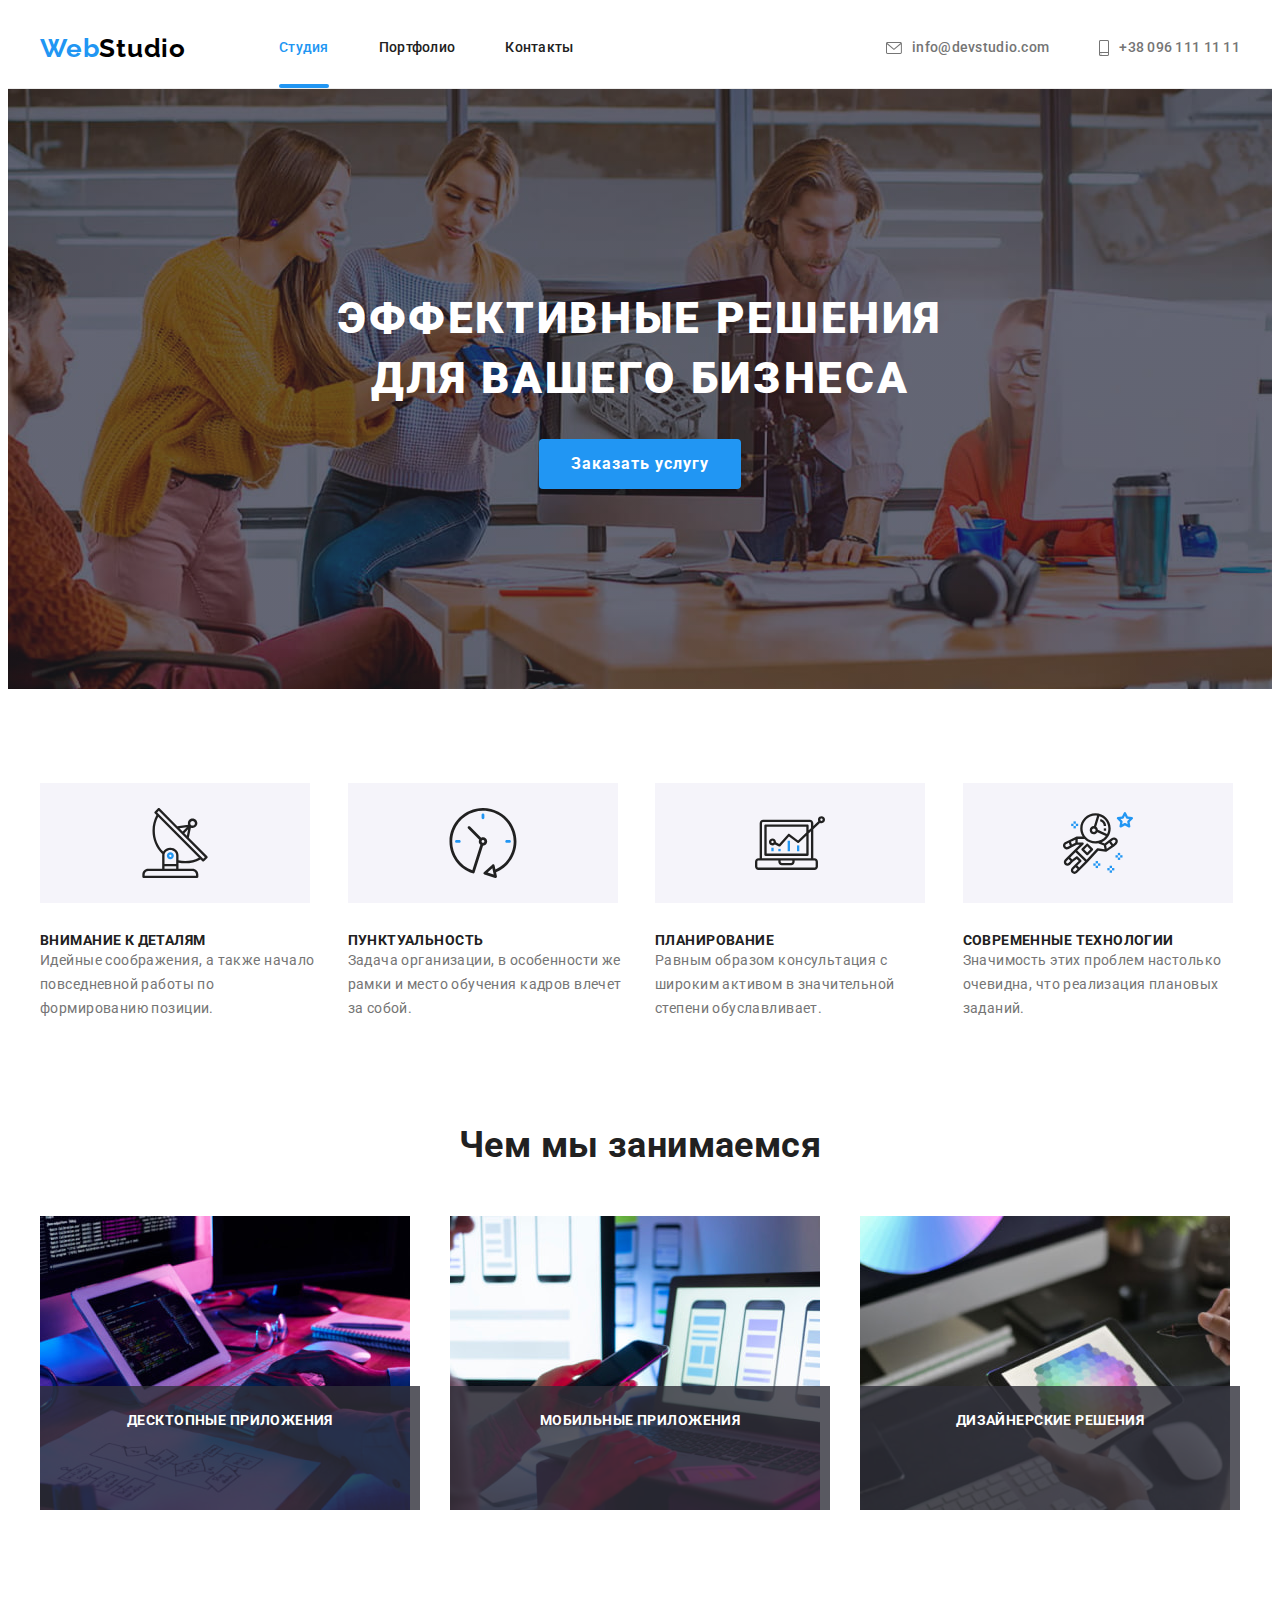
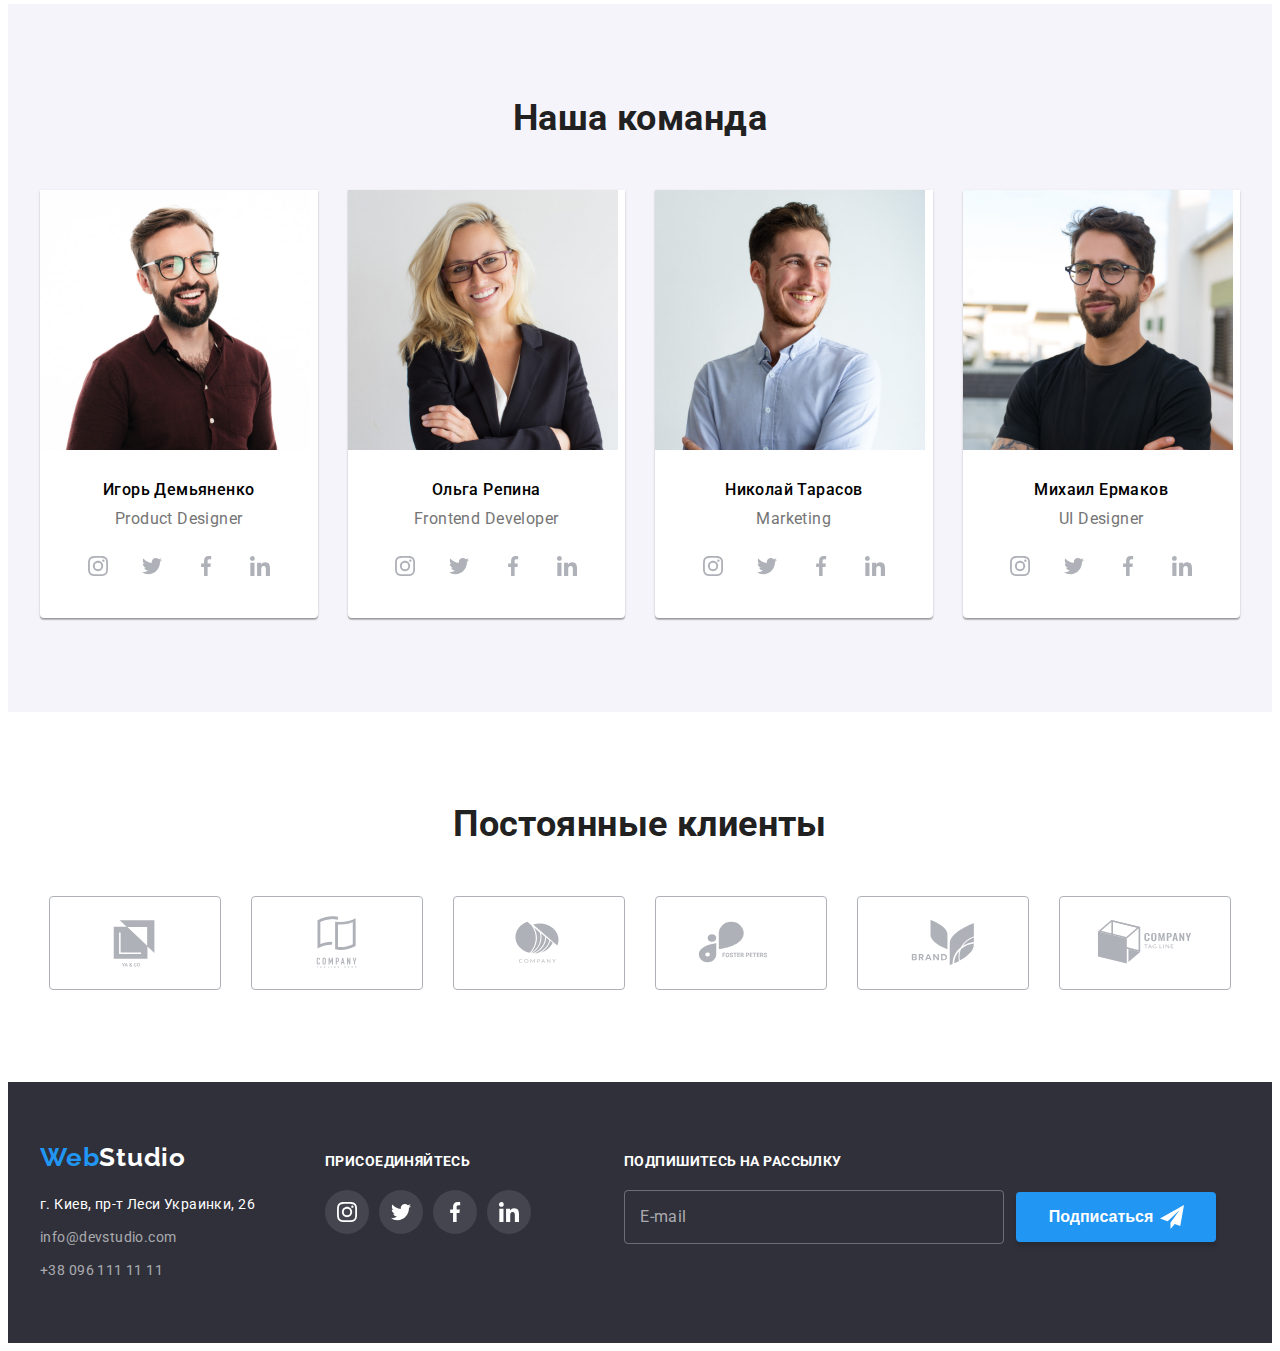
==== index.html @ 8d9700a8 "Initial commit" ====
<!DOCTYPE html>
<html lang="en">

<head>
  <meta charset="UTF-8" />
  <meta http-equiv="X-UA-Compatible" content="IE=edge" />
  <meta name="viewport" content="width=device-width, initial-scale=1.0" />
  <title>Web Studio</title>
  <!-- Project fonts -->
  <link rel="preconnect" href="https://fonts.googleapis.com" />
  <link rel="preconnect" href="https://fonts.gstatic.com" crossorigin />
  <link href="https://fonts.googleapis.com/css2?family=Raleway:wght@700&family=Roboto:wght@400;500;700;900&display=swap"
    rel="stylesheet" />
  <!-- Normalize -->
  <link rel="stylesheet" href="https://cdnjs.cloudflare.com/ajax/libs/modern-normalize/1.1.0/modern-normalize.min.css"
    integrity="sha512-wpPYUAdjBVSE4KJnH1VR1HeZfpl1ub8YT/NKx4PuQ5NmX2tKuGu6U/JRp5y+Y8XG2tV+wKQpNHVUX03MfMFn9Q=="
    crossorigin="anonymous" referrerpolicy="no-referrer" />
  <!-- Custom styles -->
  <link rel="stylesheet" href="./css/styles.css" />
</head>

<body>
  <!-- Шапка  сайту-->
  <header class="header">
    <div class="container header-container">
      <a href="./index.html" class="logo">Web<span class="logo-black">Studio</span> </a>
      <nav class="navigator">
        <ul class="list">
          <li class="item">
            <a class="link current" href="./index.html">Студия</a>
          </li>
          <li class="item">
            <a class="link" href="./portfolio.html">Портфолио</a>
          </li>
          <li class="item">
            <a class="link" href="#contacts">Контакты</a>
          </li>
        </ul>
      </nav>
      <ul class="list contacts-list">
        <li class="contacts-item">
          <a class="contacts" href="mailto:info@devstudio.com">
            <svg class="contacts-icon" width="16px" height="12px">
              <use href="./images/sprite.svg#icon-envelope "></use>
            </svg>
            info@devstudio.com</a>
        </li>
        <li class="contacts-item">
          <a class="contacts" href="tel:380961111111">
            <svg class="contacts-icon" width="10px" height="16px">
              <use href="./images/sprite.svg#icon-smartphone "></use>
            </svg>
            +38 096 111 11 11</a>
        </li>
      </ul>
    </div>
  </header>
  <main class="main">
    <!-- Секція "герой" -->
    <section class="hero">
      <div class="container">
        <h1 class="hero-title">Эффективные решения для вашего бизнеса</h1>
        <button class="hero-btn" type="button" name="order" data-modal-open>
          Заказать услугу
        </button>
        <div class="backdrop is-hidden" data-modal>
          <div class="modal">
            <button class="modal-btn" data-modal-close>
              <svg class="modbtn" width="11px" height="11px">
                <use href="./images/sprite.svg#icon-vector"></use>
              </svg>
            </button>
            <form class="form" autocomplete="off">
              <b class="form-title">Оставьте свои данные, мы вам перезвоним</b>
              <!-- Ім`я -->
              <label class="form-field">
                <span class="form-label">Имя</span>
                <span class="form-container">
                  <input type="text" class="form-input" name="name" placeholder=" " />
                  <svg class="icon" width="18" height="18">
                    <use href="./images/sprite.svg#icon-name"></use>
                  </svg>
                </span>
              </label>
              <!-- Телефон -->
              <label class="form-field">
                <span class="form-label">Телефон</span>
                <span class="form-container">
                  <input type="tel" class="form-input" name="tel" placeholder=" " />
                  <svg class="icon" width="18" height="18">
                    <use href="./images/sprite.svg#icon-phone"></use>
                  </svg>
                </span>
              </label>
              <!-- Пошта -->
              <label class="form-field">
                <span class="form-label">Почта</span>
                <span class="form-container">
                  <input type="email" class="form-input" name="email" placeholder=" " />
                  <svg class="icon" width="18" height="18">
                    <use href="./images/sprite.svg#icon-mail"></use>
                  </svg>
                </span>
              </label>
              <!-- Коментар -->
              <label class="form-field">
                <span class="form-label">Коментарии</span>
                <textarea class="textarea form-input" name="feedback" rows="5" placeholder="Введите текст"></textarea>
              </label>
              <!-- Згода на умови договору -->
              <label class="checkbox-label">
                <input type="checkbox" class="checkbox" name="checkbox" />
                <span class="custom-checkbox">
                  <svg class="checkbox-icon" width="16" height="15">
                    <use href="./images/sprite.svg#icon-checked"></use>
                  </svg>
                </span>
                <span class="polyce">Соглашаюсь с рассылкой и принимаю <a href="" class="contract">Условия
                    договора</a></span>
              </label>
              <!-- Кнопка "Відправити" -->
              <button class="hero-btn" type="submit">Отправить</button>
            </form>
          </div>
          <!-- <div class="modal-form"></div> -->
        </div>
      </div>
    </section>
    <!-- Секція "переваги" (назва секції прихована)-->
    <section class="advantage">
      <div class="container">
        <h2 class="section-title invisible">Преимущества</h2>
        <ul class="list adv grid">
          <li class="item grid-item">
            <div class="picture-box">
              <svg class="adv-icon" width="70" height="70">
                <use href="./images/sprite.svg#icon-antenna"></use>
              </svg>
            </div>
            <h3 class="title">Внимание к деталям</h3>
            <p class="text">
              Идейные соображения, а также начало повседневной работы по формированию позиции.
            </p>
          </li>
          <li class="item grid-item">
            <div class="picture-box">
              <svg class="adv-icon" width="70" height="70">
                <use href="./images/sprite.svg#icon-clock"></use>
              </svg>
            </div>
            <h3 class="title">Пунктуальность</h3>
            <p class="text">
              Задача организации, в особенности же рамки и место обучения кадров влечет за собой.
            </p>
          </li>
          <li class="item grid-item">
            <div class="picture-box">
              <svg class="adv-icon" width="70" height="70">
                <use href="./images/sprite.svg#icon-diagram"></use>
              </svg>
            </div>
            <h3 class="title">Планирование</h3>
            <p class="text">
              Равным образом консультация с широким активом в значительной степени обуславливает.
            </p>
          </li>
          <li class="item grid-item">
            <div class="picture-box">
              <svg class="adv-icon" width="70" height="70">
                <use href="./images/sprite.svg#icon-astronaut"></use>
              </svg>
            </div>
            <h3 class="title">Современные технологии</h3>
            <p class="text">
              Значимость этих проблем настолько очевидна, что реализация плановых заданий.
            </p>
          </li>
        </ul>
      </div>
    </section>
    <!-- Секція "Чим ми займаємось" -->
    <section class="works">
      <div class="container">
        <h2 class="section-title">Чем мы занимаемся</h2>
        <ul class="list work grid">
          <li class="grid-item">
            <img class="pic" src="./images/work/img1.jpg" alt="Web development" width="370" />
            <p class="title">десктопные приложения</p>
          </li>
          <li class="grid-item">
            <img src="./images/work/img2.jpg" alt="Mobile applications" width="370" />
            <p class="title">мобильные приложения</p>
          </li>
          <li class="grid-item">
            <img src="./images/work/img3.jpg" alt="Design" width="370" />
            <p class="title">дизайнерские решения</p>
          </li>
        </ul>
      </div>
    </section>
    <!-- Секція "команда" -->
    <section class="comand">
      <div class="container">
        <h2 class="section-title">Наша команда</h2>
        <ul class="list ccards grid">
          <li class="ccard grid-item">
            <img src="./images/comand/img1.jpg" alt="photo by Igor Demyanenko" width="270" />
            <div class="person">
              <h3 class="name">Игорь Демьяненко</h3>
              <p class="prof" lang="en">Product Designer</p>
              <ul class="social list">
                <li class="social-item">
                  <a class="social-link" href="" target="_blank" rel="noopener noreferrer" aria-label="Instagram">
                    <svg class="social-icon" width="20" height="20">
                      <use href="./images/sprite.svg#icon-instagram"></use>
                    </svg>
                  </a>
                </li>
                <li class="social-item">
                  <a class="social-link" href="" target="_blank" rel="noopener noreferrer" aria-label="twitter">
                    <svg class="social-icon" width="20" height="20">
                      <use href="./images/sprite.svg#icon-twitter"></use>
                    </svg>
                  </a>
                </li>
                <li class="social-item">
                  <a class="social-link" href="" target="_blank" rel="noopener noreferrer" aria-label="facebook">
                    <svg class="social-icon" width="20" height="20">
                      <use href="./images/sprite.svg#icon-facebook"></use>
                    </svg>
                  </a>
                </li>
                <li class="social-item">
                  <a class="social-link" href="" target="_blank" rel="noopener noreferrer" aria-label="linkedin">
                    <svg class="social-icon" width="20" height="20">
                      <use href="./images/sprite.svg#icon-linkedin"></use>
                    </svg>
                  </a>
                </li>
              </ul>
            </div>
          </li>
          <li class="ccard grid-item">
            <img src="./images/comand/img2.jpg" alt="photo by Olga Repina" width="270" />
            <div class="person">
              <h3 class="name">Ольга Репина</h3>
              <p class="prof" lang="en">Frontend Developer</p>
              <ul class="social list">
                <li class="social-item">
                  <a class="social-link" href="" target="_blank" rel="noopener noreferrer" aria-label="Instagram">
                    <svg class="social-icon" width="20" height="20">
                      <use href="./images/sprite.svg#icon-instagram"></use>
                    </svg>
                  </a>
                </li>
                <li class="social-item">
                  <a class="social-link" href="" target="_blank" rel="noopener noreferrer" aria-label="twitter">
                    <svg class="social-icon" width="20" height="20">
                      <use href="./images/sprite.svg#icon-twitter"></use>
                    </svg>
                  </a>
                </li>
                <li class="social-item">
                  <a class="social-link" href="" target="_blank" rel="noopener noreferrer" aria-label="facebook">
                    <svg class="social-icon" width="20" height="20">
                      <use href="./images/sprite.svg#icon-facebook"></use>
                    </svg>
                  </a>
                </li>
                <li class="social-item">
                  <a class="social-link" href="" target="_blank" rel="noopener noreferrer" aria-label="linkedin">
                    <svg class="social-icon" width="20" height="20">
                      <use href="./images/sprite.svg#icon-linkedin"></use>
                    </svg>
                  </a>
                </li>
              </ul>
            </div>
          </li>
          <li class="ccard grid-item">
            <img src="./images/comand/img3.jpg" alt="photo by Nikolai Tarasov" width="270" />
            <div class="person">
              <h3 class="name">Николай Тарасов</h3>
              <p class="prof" lang="en">Marketing</p>
              <ul class="social list">
                <li class="social-item">
                  <a class="social-link" href="" target="_blank" rel="noopener noreferrer" aria-label="Instagram">
                    <svg class="social-icon" width="20" height="20">
                      <use href="./images/sprite.svg#icon-instagram"></use>
                    </svg>
                  </a>
                </li>
                <li class="social-item">
                  <a class="social-link" href="" target="_blank" rel="noopener noreferrer" aria-label="twitter">
                    <svg class="social-icon" width="20" height="20">
                      <use href="./images/sprite.svg#icon-twitter"></use>
                    </svg>
                  </a>
                </li>
                <li class="social-item">
                  <a class="social-link" href="" target="_blank" rel="noopener noreferrer" aria-label="facebook">
                    <svg class="social-icon" width="20" height="20">
                      <use href="./images/sprite.svg#icon-facebook"></use>
                    </svg>
                  </a>
                </li>
                <li class="social-item">
                  <a class="social-link" href="" target="_blank" rel="noopener noreferrer" aria-label="linkedin">
                    <svg class="social-icon" width="20" height="20">
                      <use href="./images/sprite.svg#icon-linkedin"></use>
                    </svg>
                  </a>
                </li>
              </ul>
            </div>
          </li>
          <li class="ccard grid-item">
            <img src="./images/comand/img4.jpg" alt="photo by Mikhail Ermakov" width="270" />
            <div class="person">
              <h3 class="name">Михаил Ермаков</h3>
              <p class="prof" lang="en">UI Designer</p>
              <ul class="social list">
                <li class="social-item">
                  <a class="social-link" href="" target="_blank" rel="noopener noreferrer" aria-label="Instagram">
                    <svg class="social-icon" width="20" height="20">
                      <use href="./images/sprite.svg#icon-instagram"></use>
                    </svg>
                  </a>
                </li>
                <li class="social-item">
                  <a class="social-link" href="" target="_blank" rel="noopener noreferrer" aria-label="twitter">
                    <svg class="social-icon" width="20" height="20">
                      <use href="./images/sprite.svg#icon-twitter"></use>
                    </svg>
                  </a>
                </li>
                <li class="social-item">
                  <a class="social-link" href="" target="_blank" rel="noopener noreferrer" aria-label="facebook">
                    <svg class="social-icon" width="20" height="20">
                      <use href="./images/sprite.svg#icon-facebook"></use>
                    </svg>
                  </a>
                </li>
                <li class="social-item">
                  <a class="social-link" href="" target="_blank" rel="noopener noreferrer" aria-label="linkedin">
                    <svg class="social-icon" width="20" height="20">
                      <use href="./images/sprite.svg#icon-linkedin"></use>
                    </svg>
                  </a>
                </li>
              </ul>
            </div>
          </li>
        </ul>
      </div>
    </section>
    <!-- Секція "Постійні клієнти" -->
    <section class="clients">
      <div class="container">
        <h2 class="section-title">Постоянные клиенты</h2>
        <ul class="list">
          <li class="item">
            <a class="link" href="">
              <svg class="clients-icon" width="106" height="60">
                <use href="./images/sprite.svg#icon-logo1"></use>
              </svg>
            </a>
          </li>
          <li class="item">
            <a class="link" href="">
              <svg class="clients-icon" width="106" height="60">
                <use href="./images/sprite.svg#icon-logo2"></use>
              </svg>
            </a>
          </li>
          <li class="item">
            <a class="link" href="">
              <svg class="clients-icon" width="106" height="60">
                <use href="./images/sprite.svg#icon-logo3"></use>
              </svg>
            </a>
          </li>
          <li class="item">
            <a class="link" href="">
              <svg class="clients-icon" width="106" height="60">
                <use href="./images/sprite.svg#icon-logo4"></use>
              </svg>
            </a>
          </li>
          <li class="item">
            <a class="link" href="">
              <svg class="clients-icon" width="106" height="60">
                <use href="./images/sprite.svg#icon-logo5"></use>
              </svg>
            </a>
          </li>
          <li class="item">
            <a class="link" href="">
              <svg class="clients-icon" width="106" height="60">
                <use href="./images/sprite.svg#icon-logo6"></use>
              </svg>
            </a>
          </li>
        </ul>
      </div>
    </section>
  </main>
  <!-- Підвал сайту -->
  <footer class="footer">
    <div class="container">
      <div class="address-container">
        <a class="logo" href="./index.html">Web<span class="logo-white">Studio</span> </a>
        <address class="address" id="contacts">
          <ul class="list ads">
            <li class="item">
              <a class="map" href="//goo.gl/maps/XvVAJL7zwZZcy64VA" target="_blank" rel="noopener noreferrer">г. Киев,
                пр-т Леси Украинки, 26</a>
            </li>
            <li class="item">
              <a class="mail" href="mailto:info@devstudio.com">info@devstudio.com</a>
            </li>
            <li class="item">
              <a class="tel" href="tel:380961111111">+38 096 111 11 11</a>
            </li>
          </ul>
        </address>
      </div>
      <div class="call">
        <h3 class="call-title">Присоединяйтесь</h3>
        <ul class="list">
          <li class="item">
            <a class="call-link" href="" target="_blank" rel="noopener noreferrer" aria-label="Instagram">
              <svg class="call-icon" width="20" height="20">
                <use href="./images/sprite.svg#icon-instagram"></use>
              </svg>
            </a>
          </li>
          <li class="item">
            <a class="call-link" href="" target="_blank" rel="noopener noreferrer" aria-label="twitter">
              <svg class="call-icon" width="20" height="20">
                <use href="./images/sprite.svg#icon-twitter"></use>
              </svg>
            </a>
          </li>
          <li class="item">
            <a class="call-link" href="" target="_blank" rel="noopener noreferrer" aria-label="facebook">
              <svg class="call-icon" width="20" height="20">
                <use href="./images/sprite.svg#icon-facebook"></use>
              </svg>
            </a>
          </li>
          <li class="item">
            <a class="call-link" href="" target="_blank" rel="noopener noreferrer" aria-label="linkedin">
              <svg class="call-icon" width="20" height="20">
                <use href="./images/sprite.svg#icon-linkedin"></use>
              </svg>
            </a>
          </li>
        </ul>
      </div>
      <div class="mailing">
        <h3 class="mailing-title">Подпишитесь на рассылку</h3>
        <form class="fform">
          <div class="fform-field">
            <input type="email" class="mail-input" name="email" id="email" autocomplete="off" placeholder=" " />
            <label for="email" class="fform-label">E-mail</label>
          </div>
          <button type="submit" class="mail-btn">
            Подписаться
            <svg class="mail-icon" width="24" height="24">
              <use href="./images/sprite.svg#icon-send"></use>
            </svg>
          </button>
        </form>
      </div>
    </div>
  </footer>
  <script src="./js/modal.js"></script>
</body>

</html>
---- css/styles.css ----
:root {
    /*    Шрифти    */
    --primary-font: 'Roboto',  sans-serif;
    --secondary-font: 'Raleway', sans-serif;
    /*    Колір тексту    */
    --primary-text-color: #212121;
    --secondary-text-color: #757575;
    --third-text-color: #FFFFFF;
    --accent-color: #2196f3;
    /*    Колір фону    */
    --primary-bg-color: #FFFFFF;
    --secondary-bg-color: #F5F4FA;
    --third-bg-color: #2F303A;
    /*    Сітка    */
    --items: 2;
    --indent: 30px;
    /*  Час затримки анімації*/
    --timing-function: cubic-bezier(0.4, 0, 0.2, 1);
}

body {
    background-color:var(--primary-bg-color);
    font-family: var(--primary-font);
    font-size: 14px;
    line-height: 1.17;
    letter-spacing: 0.03em;
 }
 h1, h2, h3, h4, h5, h6, p{
     margin: 0;
 }
 img{
     display: block;
    max-width: 100%;
    height: auto;
 }
 html{
     scroll-behavior: smooth;
 }

.container{
    width: 1200px;
    padding-left: 15px;
    padding-right: 15px;
    margin-left: auto;
    margin-right: auto;
}
.list{ 
    list-style: none;
    padding: 0;
    margin: 0;
}
.grid{
    display: flex;
    flex-wrap: wrap;
    gap: var(--indent);
}
.grid-item {
    flex-basis: calc((100% - (var(--items) - 1) * var(--indent)) / var(--items));
} 

/* ============================== */
/*          H e a d e r           */
/* ============================== */

.header {
    background: var(--primary-bg-color);
    border-bottom: 1px solid #ECECEC;
}

.header-container{
    display: flex;
    align-items: center;
}
/* логотип */
.logo {
    color: var(--accent-color);
    font-family: var(--secondary-font);
    font-weight: 700;
    font-size: 26px;
    line-height: 1.19;
    letter-spacing: 0.03em;
    text-decoration: none;
}
.header .logo{
    margin-right: 93px;
}
.logo-black {
    color: black;
}
.logo-white {
    color: white;
}

/* меню навігатора */
.navigator .list{
    display: flex;
    align-items: center;
    justify-content: center;
}
.navigator .item {
    margin-right: 50px;
}
.navigator .item:last-child{
    margin: 0;
}
.navigator .link {
    position: relative;
    display: block;
    padding-top: 32px;
    padding-bottom: 32px;

    color: var(--primary-text-color);
    font-weight: 500;
    line-height: 1.14;
    letter-spacing: 0.02em;
    text-decoration: none;

    transition: color 250ms var(--timing-function);
}
.navigator .link:hover,
.navigator .link:focus,
.navigator .current {
    color: var(--accent-color);
}
.navigator .current::after {
    content: "";
    position: absolute;
    bottom:0;
    left:0;
    
    width: 100%;
    height: 4px;
    border-radius: 2px;
    background-color: var(--accent-color);
}


/* контакти */
.contacts-list {
    display: flex;
    margin-left: auto;
    align-items: center;
}
.contacts {
    display: flex;
    align-items: center;
    justify-content: space-between;
    padding-top: 32px;
    padding-bottom: 32px;

    font-weight: 500;
    line-height: 1.14;
    letter-spacing: 0.02em;
    list-style: none;
    text-decoration: none;
    color: var(--secondary-text-color);

    transition: color 250ms var(--timing-function);
}
.contacts:hover,
.contacts:focus {
    color: var(--accent-color);
}
.contacts-item:first-child{
    margin-right: 50px;
}
.contacts-icon{
    fill: currentColor;
    margin-right: 10px;
}


/* ============================== */
/*            M a i n             */ 
/* ============================== */

/* Секція "герой" */
.hero { 
    max-width: 1600px;
    margin-left: auto;
    margin-right: auto;
    padding-top: 200px;
    padding-bottom: 200px;
    text-align: center;
    background-color: var(--third-bg-color);
    background-image: linear-gradient(to bottom, rgba(47, 48, 58, 0.4), rgba(47, 48, 58, 0.4)), url('../images/bg/hero.jpg');
    background-repeat: no-repeat;
    background-position: center;
    background-size: cover;
    }
.hero-title { 
    margin-right: auto;
    margin-left: auto;
    width: 696px;
    margin-bottom: 30px;

    font-weight: 900;
    font-size: 44px;
    line-height: 1.36;
    text-align: center;
    letter-spacing: 0.06em;
    text-transform: uppercase;
    color: var(--third-text-color);
}
.hero-btn {
    display: inline-block;
    min-width: 200px;
    border-radius: 4px;
    padding: 10px 32px;
    border: none;

    font-family:inherit;
    font-weight: 700;
    font-size: 16px;
    line-height: 1.88;
    letter-spacing: 0.06em;
    cursor: pointer;
    background-color: var(--accent-color);
    color: var(--third-text-color);
    box-shadow: 0px 4px 4px rgba(0, 0, 0, 0.15);
}
/* - - - - - - - - - -  */
/*    Модальне вікно    */
/* - - - -- - - - - - - */

.backdrop {
    position: fixed;
    top: 0;
    left: 0;
    width: 100%;
    height: 100%;
    z-index: 10;
    background-color: rgba(0, 0, 0, 0.2);

    opacity: 1;
    transition: opasity 250ms var(--timing-function),
    visibility 250ms var(--timing-function);
}
.backdrop.is-hidden{
    opacity: 0;
    visibility: hidden;
    pointer-events: none;
}
.backdrop.is-hidden .modal {
    transform: translate(-50%, -50%) scale(0.9);
}
.modal {
    position: absolute;
    top: 50%;
    left: 50%;

    height: 580px;
    width: 530px;
    background-color: #fff;
    border-radius: 4px;

    transform: translate(-50%, -50%) scale(1);

    transition: transform 250ms var(--timing-function);
}
.modal-btn{
    position:absolute;
    top: 8px;
    right:8px;
    display: flex;
    align-items: center;
    justify-content: center;
    width: 30px;
    height: 30px;
    padding: 0;
    border-radius: 50%;
    cursor: pointer;
    border: 1px solid rgba(0, 0, 0, 0.1);
    background-color: transparent;
}
.modal-btn:hover,
.modal-btn:focus{
    fill:var(--accent-color);
}
/* ============================== */
/* modal    F  o  r  m            */ 
/* ============================== */

.form {
    display: flex;
    justify-content: flex-start;
    flex-direction: column;
    align-items: stretch;
    padding: 0 40px;
}
.form-field{
    position: relative;
    display: inline-block;
    text-align: left;
    margin-bottom: 10px;
}
.form-title{
    margin-top: 40px;
    margin-bottom: 30px;
    text-align: center;

    font-weight: 700;
    font-size: 20px;
    line-height: 1.15;
    letter-spacing: 0.03em;
    color: var(--primary-text-color);
}
.form-container{
    position: relative;
}
.form-input{
    width: 100%;
    padding: 11px 10px 11px 42px;
    margin:0;

    font: inherit;
    border: 1px solid rgba(33, 33, 33, 0.2);
    border-radius: 4px;
    outline: transparent;
} 
/* Ефект focus на комірках та іконках форми */
.form-field:focus-within .form-input,
.form-input:not(:placeholder-shown){
    border: 1px solid var(--accent-color);
}  
.form-input:focus{
    outline:var(--accent-color);
}  
.form-input:focus ~ .icon,
.form-input:not(:placeholder-shown) ~ .icon{
    fill: var(--accent-color);
}
/* Ефект Hover на комірках форми */
.form-input:hover{
    border: 1px solid var(--accent-color);
    cursor: pointer;
}
.form-input:hover ~.icon{
    fill:var(--accent-color);
}   
/* Заголовки рядків форми */
.form-label{
    display: inline-block;
    margin-bottom: 4px;
    font-size: 12px;
    line-height: 1.17;
    letter-spacing: 0.01em;
    color: var(--secondary-text-color);
}
/* Вирівнювання іконок */
.icon{
    position: absolute;
    top:50%;
    left: 12px;
    transform: translateY(-50%);
}
/* Налаштування текстового поля зворотнього звязку */
.textarea{
    resize: none;
    padding-left: 10px;
    margin-bottom: 10px;
}
/* "галочка" чекбокс */
.checkbox-label{
    position: relative;
    padding-left: 30px;
    margin-bottom: 30px; 
}
.checkbox{
    appearance: none;
}
.custom-checkbox{
    position:absolute;
    padding: 0;
    top: 50%;
    left: 12px;
    transform: translateY(-50%);    

    width: 16px;
    height: 15px;

    border-radius: 2px;
    outline: 2px solid var(--primary-text-color);
    outline-offset: -2px;

    transition: outline-color 250ms var(--timing-function),
    background-color 250ms var(--timing-function);
}
.checkbox-icon{
    opacity: 0;
    transition: opacity 250ms var(--timing-function),
}
.checkbox:checked+.custom-checkbox .checkbox-icon{
    opacity: 1;
}
.checkbox:checked+.custom-checkbox{
    outline-color: var(--accent-color);
    background-color: var(--accent-color);
}
.checkbox:focus+.custom-checkbox {
    outline-color: var(--accent-color);
    /* background-color: var(--accent-color); */
}
.polyce{
    color: var(--secondary-text-color);
}
.contract{
    color: var(--accent-color);
}
.contract:focus{
    outline: 1px solid var(--accent-color);
}
/* Кнопка відправлення форми */
.form .hero-btn{
    margin: 0 auto;
    width: 200px;
}


/* ================================== */

/* Назви секцій  */
.section-title {
    font-weight: 700;
    font-size: 36px;
    line-height: 1.16;
    text-align: center;
    color: var(--primary-text-color);
}

/* Секція "Переваги" */
.advantage {
    padding-top: 94px;
    padding-bottom: 94px;
}
.invisible {
    position: absolute;
    white-space: nowrap;
    width: 1px;
    height: 1px;
    overflow: hidden;
    border: 0;
    padding: 0;
    clip: rect(0 0 0 0);
    clip-path: inset(50%);
    margin: -1px;
}
.picture-box{
    display: flex;
    align-items: center;
    justify-content: center;
    background-color: #F5F4FA;
    width: 270px;
    height: 120px;
    margin-bottom: 30px;
}
.adv-icon{
    fill: var(--primary-text-color);
    --color2: var(--accent-color);
}
.adv,
.work,
.ccards {
    display: flex;
    align-items: center;
    justify-content: space-between;
}
.adv .item{
    --items:4;
    width: 270px;
}
.adv .item{
margin-bottom: 10px;
color: var(--primary-text-color);
}
.adv .title,
.works .title, 
.call-title,
.mailing-title{ 
    font-weight: 700;
    font-size: 14px;
    line-height: 1.14;
    text-transform: uppercase; 
} 

.adv .text {
    line-height: 1.71;
    color:var(--secondary-text-color);
}

/* Секція "Чим ми займаємось" */
.works{
    padding-bottom: 94px;
}
.work .grid-item{
    position: relative;
    --items:3;
}
.works .section-title,
.comand .section-title,
.clients .section-title {
    margin-bottom: 50px;
}
.work .title{
    position: absolute;
    bottom:0;
    left:0;

    content: "";
    
    text-align: center;
    padding: 27px 0;
    width: 100%;
    height: 70px;
    color: var(--third-text-color);
    background-color: rgba(47, 48, 58, 0.8);
}

/* Секція "Команда" */
.comand {
    padding-top: 94px;
    padding-bottom: 94px;
    background: var(--secondary-bg-color);
}
.ccard{
    --items:4;
    background: var(--primary-bg-color);
    box-shadow: 0px 1px 3px rgba(0, 0, 0, 0.12),
    0px 1px 1px rgba(0, 0, 0, 0.14),
    0px 2px 1px rgba(0, 0, 0, 0.2);
    border-radius: 0px 0px 4px 4px;
}
.person{
    padding-top: 30px;
    padding-bottom: 30px;
}
.name {
    margin-bottom: 10px;
    font-weight: 500;
    font-size: 16px;
    line-height: 1.19;
    text-align: center;
}
.prof {
    margin-bottom: 16px;
    font-size: 16px;
    line-height: 1.19;
    text-align: center;    
    color: var(--secondary-text-color);
}
/* Секція "Команда" - Соц.мережі */
.social {
    display: flex;
    align-items: center;
    justify-content: center;
}

.social-link {
    display: flex;
    align-items: center;
    justify-content: center;
    width: 44px;
    height: 44px;
    border-radius: 50%;
    background-color: var(--primary-bg-color);

    transition: color 250ms var(--timing-function);
}

.social-link:hover,
.social-link:focus {
    background-color: var(--accent-color);
}
.social-icon {
    fill: #AFB1B8;
    transition: fill 250ms var(--timing-function);
}
.social-link:hover .social-icon,
.social-link:focus .social-icon {
    fill: var(--third-text-color);
}

.social-item {
    margin-right: 10px;
}

.social-item:last-child {
    margin-right: 0;
}



/* Секція "Постійні клієнти" */
.clients{
    padding-top: 92px;
    padding-bottom: 92px;
}
.clients .list{
    display: flex;
    align-items: center;
    justify-content: center;
}
.clients .item {
    margin-right: 30px;
}

.clients .item:last-child {
    margin-right: 0;
}
.clients .link{
    display: flex;
    align-items: center;
    justify-content: center;
    width: 170px;
    height: 92px;

    border: 1px solid #AFB1B8;
    border-radius: 4px;

    transition: border-color 250ms var(--timing-function);
}
.clients .link:hover,
.clients .link:focus{
    border-color: var(--accent-color);
}
.clients-icon{
    fill: #AFB1B8;
    transition: fill 250ms var(--timing-function);
}
.clients .link:hover .clients-icon,
.clients .link:focus .clients-icon{
    fill: var(--accent-color);
}


/* ============================== */
/*         F o o t e r            */
/* ============================== */

.footer {
    display: flex;
    align-items:center;
    justify-content: center;
    flex-wrap: wrap;
    
    padding-top: 60px;
    padding-bottom: 60px;

    background: var(--third-bg-color);
}
.footer .container {
    display: flex;
    align-items: baseline;
}
.address-container{
    margin-right: 70px;
}
.footer .logo{
    display: inline-block;
    margin-bottom: 20px;
}
.address {
    line-height: 1.71;
    font-style: normal;
}
.ads .item{
    display: block;
    margin-bottom: 9px;
}
.ads .item:last-child{
    margin-bottom: 0;
}
.map {
    text-decoration: none;
    color:var(--third-text-color);
}
.mail, .tel{
    text-decoration: none;
    color: rgba(255, 255, 255, 0.6);
}

/*  Присоединяйтесь */
.call{
    margin-right: 93px;
}
.call .list{
    display: flex;
    align-items: center;
    justify-content: center;
}
.call-title,
.mailing-title{
    margin-bottom: 20px;
    color: var(--third-text-color);
}
.call-link {
    display: flex;
    align-items: center;
    justify-content: center;
    width: 44px;
    height: 44px;
    border-radius: 50%;
    background-color: rgb(255, 255, 255, 0.1);

    transition: background-color 250ms var(--timing-function);
}
.call-link:hover,
.call-link:focus {
    background-color: var(--accent-color);
}
.call-icon {
    fill: var(--third-text-color);
    transition: fill 250ms var(--timing-function);
}
.call-link:hover .call-icon,
.call-link:focus .call-icon {
    fill: var(--third-text-color);
}
.call .item {
    margin-right: 10px; 
}
.call .item:last-child {
    margin-right: 0;
}

/*    Підписатись на розсилку */

.fform{
    display: flex;
    align-items: center;
    
    flex-direction: row; 
    flex-wrap: wrap;
}
.fform-field{
    position:relative;
    overflow: hidden;
}
.mail-input {      
    height: 50px;
    min-width: 360px;
    /* margin-right: 12px; */
    padding-left: 16px;
   
    font: inherit;
    font-size: 16px;
    line-height: 1.2;
    letter-spacing: 0.03em; 
   
    border: 1px solid rgba(255, 255, 255, 0.3);
    border-radius: 4px; 
    
    background-color: transparent;
    color: rgba(255, 255, 255, 0.8);
    outline: transparent;
}

.fform-label {
    position: absolute;
    top: 50%;
    left: 16px;
    font: inherit;
    font-size: 16px;
    line-height: 1.2;
    letter-spacing: 0.03em;

    background-color: transparent;
    color: rgba(255, 255, 255, 0.6);

    transform: translate(0, -50%);
    transition: transform 250ms var(--timing-function);
}

.mail-input:focus + .fform-label,
.mail-input:not(:placeholder-shown) + .fform-label {
    transform: translate(-150%, -50%);
}
.fform-field:focus-within{
    outline: 1px solid rgba(255, 255, 255, 0.8);
    border-radius: 4px;
}
/* --------- */
.mail-btn{
    position: relative;

    height: 50px;
    min-width: 200px;
    margin-left: 12px;
    padding: 10px 60px 10px 30px;

    font-weight: 700;
    font-size: 16px;
    line-height: 30px;
    color: var(--third-text-color);

    background: var(--accent-color);
    box-shadow: 0px 4px 4px rgba(0, 0, 0, 0.15);
    border-radius: 4px;
    border: none;
}
.mail-icon{
    position: absolute;
    top:50%;
    right: 10%;
    transform: translate(-50%,-50%);
    fill:#FFFFFF;
}

/* ============================== */
/*      P o r t f o l i o         */
/* ============================== */

.portfolio {
    padding-top: 94px;
    padding-bottom: 94px;
}

/* Портфолио - кнопки */
.button{
    display: flex;
    align-items: center;
    justify-content: center;
    margin-bottom: 50px;
}
.button .item{
    margin-right: 8px;
}
.button .item:last-child{
    margin-right: 0;
}
.btn {
    padding: 6px 22px;
    border: none;

    font-family: inherit;
    font-weight: 500;
    font-size: 16px;
    line-height: 1.86;
    text-align: center;
    color: var(--primary-text-color);
    background-color: var(--secondary-bg-color);
    border-radius: 4px;
    
    transition: background-color 250ms var(--timing-function),
        color 250ms var(--timing-function),
        box-shadow 250ms var(--timing-function);
}
.btn:hover, 
.btn:focus {
    color: var(--third-text-color);
    background-color: var(--accent-color);
    box-shadow: 0px 3px 1px rgba(0, 0, 0, 0.1),
    0px 1px 2px rgba(0, 0, 0, 0.08),
    0px 2px 2px rgba(0, 0, 0, 0.12);
    border-radius: 4px;
    cursor:pointer;
}
.btn.current {
    color: var(--third-text-color);
    background-color: var(--accent-color);
}

/* Портфоліо - картки */
.cards{
    --items: 3;    
}
.cards .item{
    background: var(--primary-bg-color);    
}
.text-bloc{
    padding: 20px 24px;
    border: 1px solid  #EEEEEE;
    border-top: 0; 
}
.card-thumb{
    position: relative;
    overflow: hidden;
}
.card-overlay{
    position: absolute;
    top: 0;
    left: 0;
    width: 100%;
    height: 100%;
    background-color: rgba(33, 150, 243, 0.9);
    
    transform: translateY(101%);
    transition: transform 250ms var(--timing-function);
}
.portfolio .card:hover .card-overlay,
.portfolio .card:focus .card-overlay {
    transform: translateY(0);
}
.blue-text{
    position: absolute;
    top: 0;
    left: 0;
        
    font-size: 18px;
    line-height: 1.56;
    letter-spacing: 0.03em;

    padding: 63px 24px;
    width: 100%;
    height: 100%;
    color: var(--third-text-color);
}
.portfolio .card{
    text-decoration: none;
    transition: box-shadow 250ms var(--timing-function);
}
.portfolio .card:hover,
.portfolio .card:focus{
    display: block;
    box-shadow: 0px 4px 4px 0px rgba(0, 0, 0, 0.25);
}
.card-title{
    margin-bottom: 4px;

    font-weight: 700;
    font-size: 18px;
    line-height: 2;
    letter-spacing: 0.06em;
    color: var(--primary-text-color)
}
.card-type{
    font-size: 16px;
    line-height: 1.88;
    color: var(--secondary-text-color);
}
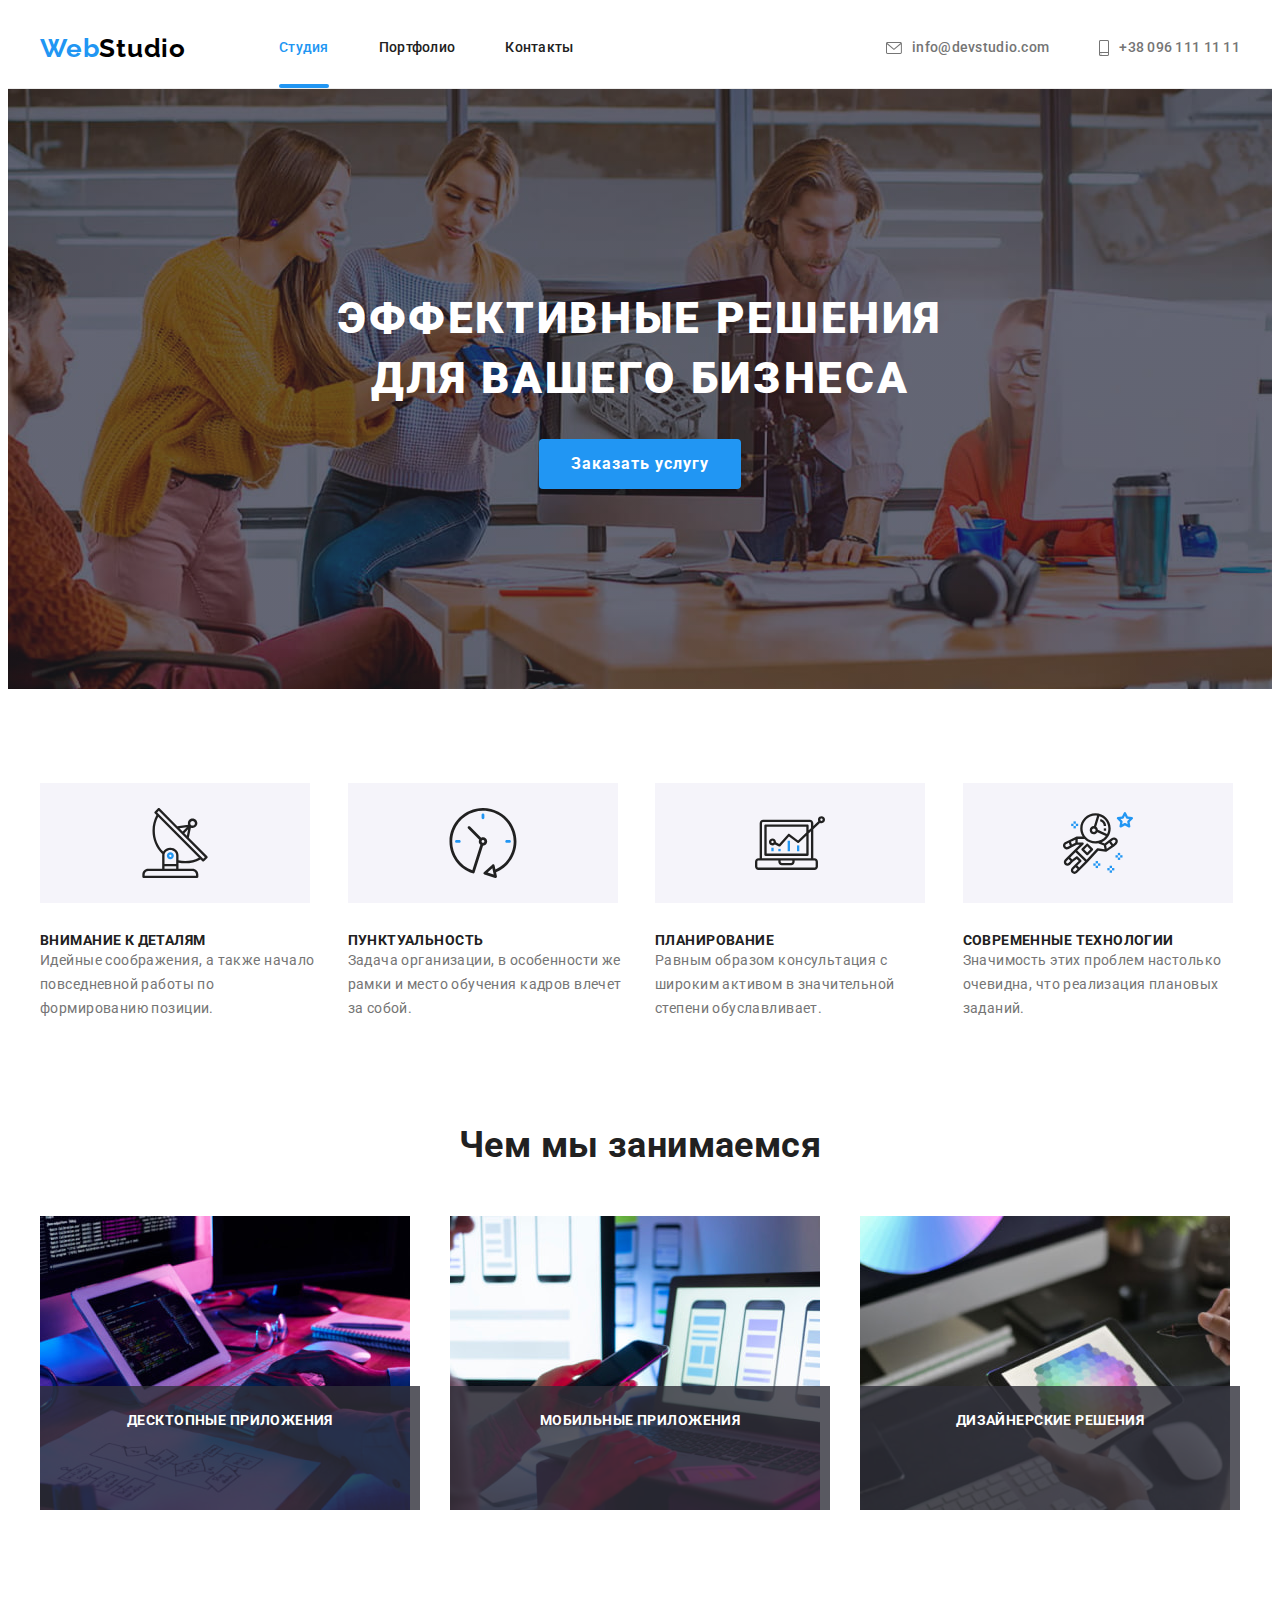
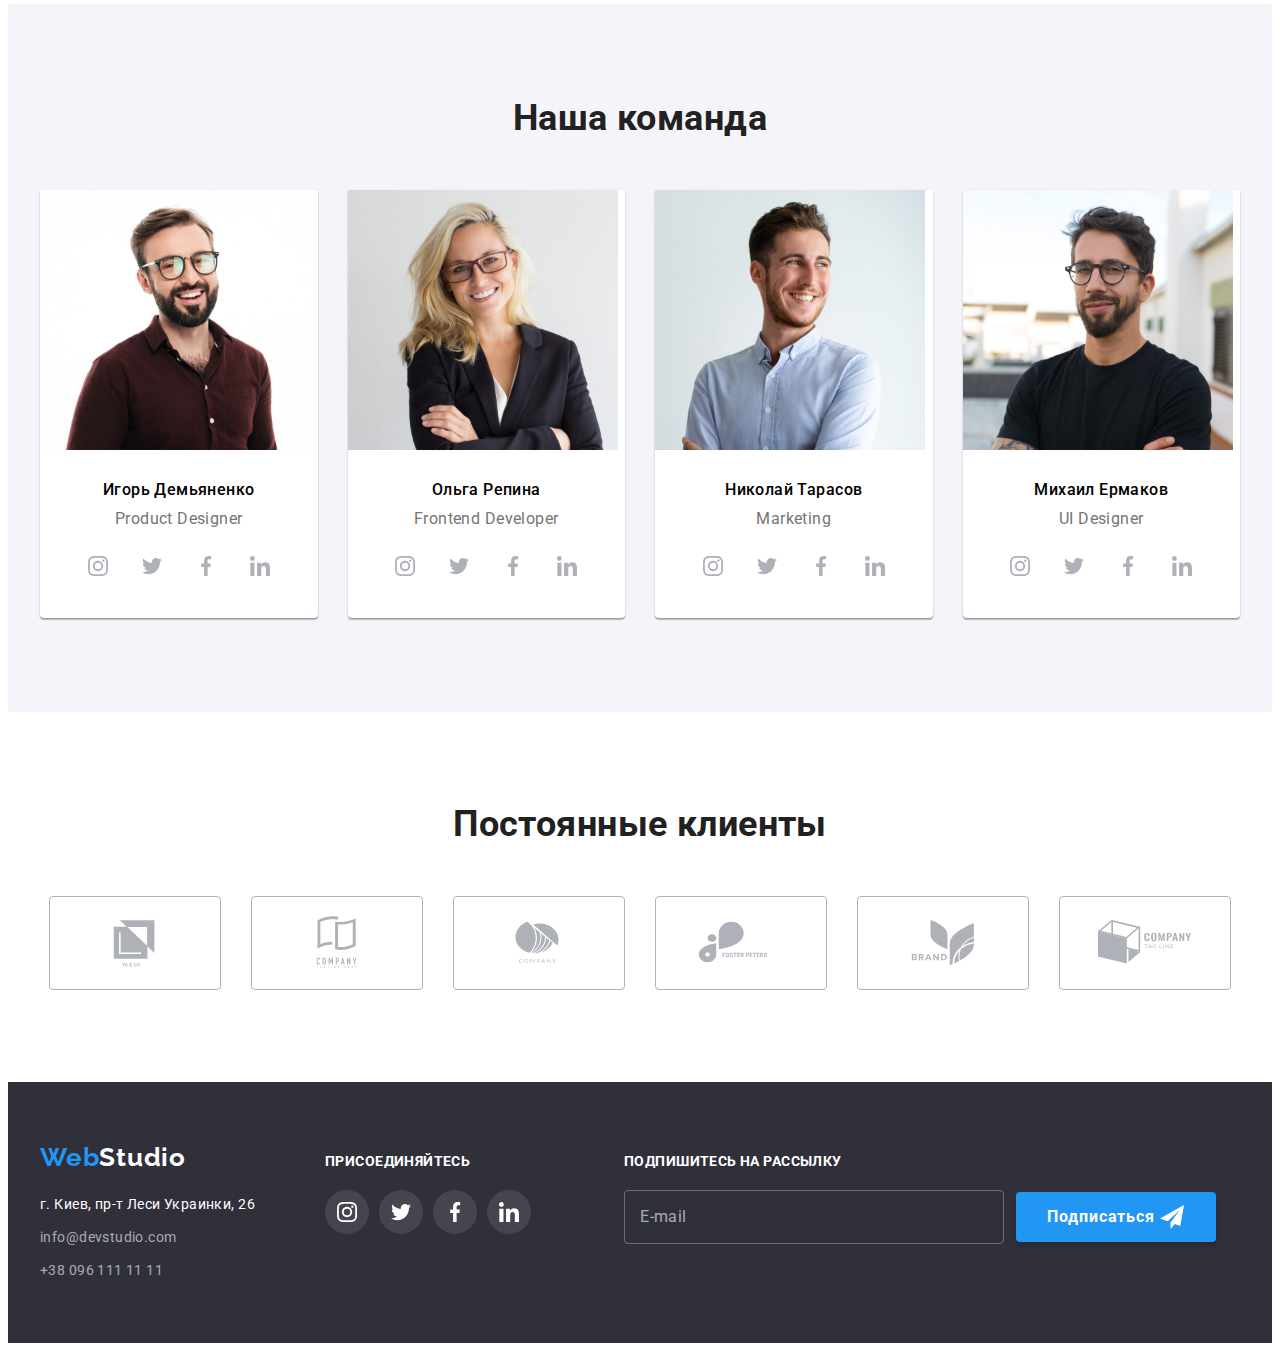
==== commit 9efe5693: "stylized code according to BEM" ====
--- a/index.html
+++ b/index.html
@@ -22,32 +22,32 @@
 <body>
   <!-- Шапка  сайту-->
   <header class="header">
-    <div class="container header-container">
-      <a href="./index.html" class="logo">Web<span class="logo-black">Studio</span> </a>
-      <nav class="navigator">
-        <ul class="list">
-          <li class="item">
-            <a class="link current" href="./index.html">Студия</a>
-          </li>
-          <li class="item">
-            <a class="link" href="./portfolio.html">Портфолио</a>
-          </li>
-          <li class="item">
-            <a class="link" href="#contacts">Контакты</a>
+    <div class="header__container container ">
+      <a href="./index.html" class="header__logo logo">Web<span class="logo--black">Studio</span> </a>
+      <nav class="navigation">
+        <ul class="navigation__list list">
+          <li class="navigation__item">
+            <a class="navigation__link navigation__link--current" href="./index.html">Студия</a>
+          </li>
+          <li class="navigation__item">
+            <a class="navigation__link" href="./portfolio.html">Портфолио</a>
+          </li>
+          <li class="navigation__item">
+            <a class="navigation__link" href="#contacts">Контакты</a>
           </li>
         </ul>
       </nav>
-      <ul class="list contacts-list">
-        <li class="contacts-item">
-          <a class="contacts" href="mailto:info@devstudio.com">
-            <svg class="contacts-icon" width="16px" height="12px">
+      <ul class="header-contacts__list list">
+        <li class="header-contacts__item">
+          <a class="header-contacts__link" href="mailto:info@devstudio.com">
+            <svg class="header-contacts__icon" width="16px" height="12px">
               <use href="./images/sprite.svg#icon-envelope "></use>
             </svg>
             info@devstudio.com</a>
         </li>
-        <li class="contacts-item">
-          <a class="contacts" href="tel:380961111111">
-            <svg class="contacts-icon" width="10px" height="16px">
+        <li class="header-contacts__item">
+          <a class="header-contacts__link" href="tel:380961111111">
+            <svg class="header-contacts__icon" width="10px" height="16px">
               <use href="./images/sprite.svg#icon-smartphone "></use>
             </svg>
             +38 096 111 11 11</a>
@@ -55,74 +55,73 @@
       </ul>
     </div>
   </header>
-  <main class="main">
+  <main>
     <!-- Секція "герой" -->
     <section class="hero">
       <div class="container">
-        <h1 class="hero-title">Эффективные решения для вашего бизнеса</h1>
-        <button class="hero-btn" type="button" name="order" data-modal-open>
+        <h1 class="hero__title">Эффективные решения для вашего бизнеса</h1>
+        <button class="button" type="button" name="order" data-modal-open>
           Заказать услугу
         </button>
-        <div class="backdrop is-hidden" data-modal>
-          <div class="modal">
-            <button class="modal-btn" data-modal-close>
-              <svg class="modbtn" width="11px" height="11px">
+        <div class="modal-form__backdrop is-hidden" data-modal>
+          <div class="modal-form__section">
+            <button class="modal-form__close-btn" data-modal-close>
+              <svg width="11px" height="11px">
                 <use href="./images/sprite.svg#icon-vector"></use>
               </svg>
             </button>
-            <form class="form" autocomplete="off">
-              <b class="form-title">Оставьте свои данные, мы вам перезвоним</b>
+            <form class="modal-form" autocomplete="off">
+              <b class="modal-form__title">Оставьте свои данные, мы вам перезвоним</b>
               <!-- Ім`я -->
-              <label class="form-field">
-                <span class="form-label">Имя</span>
-                <span class="form-container">
-                  <input type="text" class="form-input" name="name" placeholder=" " />
-                  <svg class="icon" width="18" height="18">
+              <label class="modal-form__field">
+                <span class="modal-form__label">Имя</span>
+                <span class="modal-form__container">
+                  <input type="text" class="modal-form__input" name="name" placeholder=" " />
+                  <svg class="modal-form__icon" width="18" height="18">
                     <use href="./images/sprite.svg#icon-name"></use>
                   </svg>
                 </span>
               </label>
               <!-- Телефон -->
-              <label class="form-field">
-                <span class="form-label">Телефон</span>
-                <span class="form-container">
-                  <input type="tel" class="form-input" name="tel" placeholder=" " />
-                  <svg class="icon" width="18" height="18">
+              <label class="modal-form__field">
+                <span class="modal-form__label">Телефон</span>
+                <span class="modal-form__container">
+                  <input type="tel" class="modal-form__input" name="tel" placeholder=" " />
+                  <svg class="modal-form__icon" width="18" height="18">
                     <use href="./images/sprite.svg#icon-phone"></use>
                   </svg>
                 </span>
               </label>
               <!-- Пошта -->
-              <label class="form-field">
-                <span class="form-label">Почта</span>
-                <span class="form-container">
-                  <input type="email" class="form-input" name="email" placeholder=" " />
-                  <svg class="icon" width="18" height="18">
+              <label class="modal-form__field">
+                <span class="modal-form__label">Почта</span>
+                <span class="modal-form__container">
+                  <input type="email" class="modal-form__input" name="email" placeholder=" " />
+                  <svg class="modal-form__icon" width="18" height="18">
                     <use href="./images/sprite.svg#icon-mail"></use>
                   </svg>
                 </span>
               </label>
               <!-- Коментар -->
-              <label class="form-field">
-                <span class="form-label">Коментарии</span>
-                <textarea class="textarea form-input" name="feedback" rows="5" placeholder="Введите текст"></textarea>
+              <label class="modal-form__field">
+                <span class="modal-form__label">Коментарии</span>
+                <textarea class="modal-form__textarea modal-form__input" name="feedback" rows="5" placeholder="Введите текст"></textarea>
               </label>
               <!-- Згода на умови договору -->
-              <label class="checkbox-label">
-                <input type="checkbox" class="checkbox" name="checkbox" />
-                <span class="custom-checkbox">
-                  <svg class="checkbox-icon" width="16" height="15">
+              <label class="modal-form__checkbox-label">
+                <input type="checkbox" class="modal-form__checkbox" name="checkbox" />
+                <span class="modal-form__checkbox--custom">
+                  <svg class="modal-form__checkbox-icon" width="16" height="15">
                     <use href="./images/sprite.svg#icon-checked"></use>
                   </svg>
                 </span>
-                <span class="polyce">Соглашаюсь с рассылкой и принимаю <a href="" class="contract">Условия
+                <span class="modal-form__polyce">Соглашаюсь с рассылкой и принимаю <a href="" class="modal-form__contract">Условия
                     договора</a></span>
               </label>
               <!-- Кнопка "Відправити" -->
-              <button class="hero-btn" type="submit">Отправить</button>
+              <button class="button" type="submit">Отправить</button>
             </form>
-          </div>
-          <!-- <div class="modal-form"></div> -->
+          </div>        
         </div>
       </div>
     </section>
@@ -130,48 +129,48 @@
     <section class="advantage">
       <div class="container">
         <h2 class="section-title invisible">Преимущества</h2>
-        <ul class="list adv grid">
-          <li class="item grid-item">
-            <div class="picture-box">
-              <svg class="adv-icon" width="70" height="70">
+        <ul class="advantage__list list grid">
+          <li class="advantage__item grid__item">
+            <div class="advantage__picture-box">
+              <svg class="advantage__icon" width="70" height="70">
                 <use href="./images/sprite.svg#icon-antenna"></use>
               </svg>
             </div>
-            <h3 class="title">Внимание к деталям</h3>
-            <p class="text">
+            <h3 class="advantage__title">Внимание к деталям</h3>
+            <p class="advantage__text">
               Идейные соображения, а также начало повседневной работы по формированию позиции.
             </p>
           </li>
-          <li class="item grid-item">
-            <div class="picture-box">
-              <svg class="adv-icon" width="70" height="70">
+          <li class="advantage__item grid__item">
+            <div class="advantage__picture-box">
+              <svg class="advantage__icon" width="70" height="70">
                 <use href="./images/sprite.svg#icon-clock"></use>
               </svg>
             </div>
-            <h3 class="title">Пунктуальность</h3>
-            <p class="text">
+            <h3 class="advantage__title">Пунктуальность</h3>
+            <p class="advantage__text">
               Задача организации, в особенности же рамки и место обучения кадров влечет за собой.
             </p>
           </li>
-          <li class="item grid-item">
-            <div class="picture-box">
-              <svg class="adv-icon" width="70" height="70">
+          <li class="advantage__item grid__item">
+            <div class="advantage__picture-box">
+              <svg class="advantage__icon" width="70" height="70">
                 <use href="./images/sprite.svg#icon-diagram"></use>
               </svg>
             </div>
-            <h3 class="title">Планирование</h3>
-            <p class="text">
+            <h3 class="advantage__title">Планирование</h3>
+            <p class="advantage__text">
               Равным образом консультация с широким активом в значительной степени обуславливает.
             </p>
           </li>
-          <li class="item grid-item">
-            <div class="picture-box">
-              <svg class="adv-icon" width="70" height="70">
+          <li class="advantage__item grid__item">
+            <div class="advantage__picture-box">
+              <svg class="advantage__icon" width="70" height="70">
                 <use href="./images/sprite.svg#icon-astronaut"></use>
               </svg>
             </div>
-            <h3 class="title">Современные технологии</h3>
-            <p class="text">
+            <h3 class="advantage__title">Современные технологии</h3>
+            <p class="advantage__text">
               Значимость этих проблем настолько очевидна, что реализация плановых заданий.
             </p>
           </li>
@@ -179,60 +178,60 @@
       </div>
     </section>
     <!-- Секція "Чим ми займаємось" -->
-    <section class="works">
+    <section class="profile">
       <div class="container">
-        <h2 class="section-title">Чем мы занимаемся</h2>
-        <ul class="list work grid">
-          <li class="grid-item">
+        <h2 class="profile__section-title section-title">Чем мы занимаемся</h2>
+        <ul class="profile__list list grid">
+          <li class="profile__item grid__item">
             <img class="pic" src="./images/work/img1.jpg" alt="Web development" width="370" />
-            <p class="title">десктопные приложения</p>
-          </li>
-          <li class="grid-item">
+            <p class="profile__title">десктопные приложения</p>
+          </li>
+          <li class="profile__item grid__item">
             <img src="./images/work/img2.jpg" alt="Mobile applications" width="370" />
-            <p class="title">мобильные приложения</p>
-          </li>
-          <li class="grid-item">
+            <p class="profile__title">мобильные приложения</p>
+          </li>
+          <li class="profile__item grid__item">
             <img src="./images/work/img3.jpg" alt="Design" width="370" />
-            <p class="title">дизайнерские решения</p>
+            <p class="profile__title">дизайнерские решения</p>
           </li>
         </ul>
       </div>
     </section>
     <!-- Секція "команда" -->
-    <section class="comand">
+    <section class="team">
       <div class="container">
-        <h2 class="section-title">Наша команда</h2>
-        <ul class="list ccards grid">
-          <li class="ccard grid-item">
-            <img src="./images/comand/img1.jpg" alt="photo by Igor Demyanenko" width="270" />
-            <div class="person">
-              <h3 class="name">Игорь Демьяненко</h3>
-              <p class="prof" lang="en">Product Designer</p>
-              <ul class="social list">
-                <li class="social-item">
-                  <a class="social-link" href="" target="_blank" rel="noopener noreferrer" aria-label="Instagram">
-                    <svg class="social-icon" width="20" height="20">
+        <h2 class="team__section-title section-title">Наша команда</h2>
+        <ul class="team__list list grid">
+          <li class="team__item grid__item">
+            <img src="./images/team/img1.jpg" alt="photo by Igor Demyanenko" width="270" />
+            <div class="team__member-box">
+              <h3 class="team__member-name">Игорь Демьяненко</h3>
+              <p class="team__member-position" lang="en">Product Designer</p>
+              <ul class="social-net list">
+                <li class="social-net__item">
+                  <a class="social-net__link" href="" target="_blank" rel="noopener noreferrer" aria-label="Instagram">
+                    <svg class="social-net__icon" width="20" height="20">
                       <use href="./images/sprite.svg#icon-instagram"></use>
                     </svg>
                   </a>
                 </li>
-                <li class="social-item">
-                  <a class="social-link" href="" target="_blank" rel="noopener noreferrer" aria-label="twitter">
-                    <svg class="social-icon" width="20" height="20">
+                <li class="social-net__item">
+                  <a class="social-net__link" href="" target="_blank" rel="noopener noreferrer" aria-label="twitter">
+                    <svg class="social-net__icon" width="20" height="20">
                       <use href="./images/sprite.svg#icon-twitter"></use>
                     </svg>
                   </a>
                 </li>
-                <li class="social-item">
-                  <a class="social-link" href="" target="_blank" rel="noopener noreferrer" aria-label="facebook">
-                    <svg class="social-icon" width="20" height="20">
+                <li class="social-net__item">
+                  <a class="social-net__link" href="" target="_blank" rel="noopener noreferrer" aria-label="facebook">
+                    <svg class="social-net__icon" width="20" height="20">
                       <use href="./images/sprite.svg#icon-facebook"></use>
                     </svg>
                   </a>
                 </li>
-                <li class="social-item">
-                  <a class="social-link" href="" target="_blank" rel="noopener noreferrer" aria-label="linkedin">
-                    <svg class="social-icon" width="20" height="20">
+                <li class="social-net__item">
+                  <a class="social-net__link" href="" target="_blank" rel="noopener noreferrer" aria-label="linkedin">
+                    <svg class="social-net__icon" width="20" height="20">
                       <use href="./images/sprite.svg#icon-linkedin"></use>
                     </svg>
                   </a>
@@ -240,36 +239,36 @@
               </ul>
             </div>
           </li>
-          <li class="ccard grid-item">
-            <img src="./images/comand/img2.jpg" alt="photo by Olga Repina" width="270" />
-            <div class="person">
-              <h3 class="name">Ольга Репина</h3>
-              <p class="prof" lang="en">Frontend Developer</p>
-              <ul class="social list">
-                <li class="social-item">
-                  <a class="social-link" href="" target="_blank" rel="noopener noreferrer" aria-label="Instagram">
-                    <svg class="social-icon" width="20" height="20">
+          <li class="team__item grid__item">
+            <img src="./images/team/img2.jpg" alt="photo by Olga Repina" width="270" />
+            <div class="team__member-box">
+              <h3 class="team__member-name">Ольга Репина</h3>
+              <p class="team__member-position" lang="en">Frontend Developer</p>
+              <ul class="social-net list">
+                <li class="social-net__item">
+                  <a class="social-net__link" href="" target="_blank" rel="noopener noreferrer" aria-label="Instagram">
+                    <svg class="social-net__icon" width="20" height="20">
                       <use href="./images/sprite.svg#icon-instagram"></use>
                     </svg>
                   </a>
                 </li>
-                <li class="social-item">
-                  <a class="social-link" href="" target="_blank" rel="noopener noreferrer" aria-label="twitter">
-                    <svg class="social-icon" width="20" height="20">
+                <li class="social-net__item">
+                  <a class="social-net__link" href="" target="_blank" rel="noopener noreferrer" aria-label="twitter">
+                    <svg class="social-net__icon" width="20" height="20">
                       <use href="./images/sprite.svg#icon-twitter"></use>
                     </svg>
                   </a>
                 </li>
-                <li class="social-item">
-                  <a class="social-link" href="" target="_blank" rel="noopener noreferrer" aria-label="facebook">
-                    <svg class="social-icon" width="20" height="20">
+                <li class="social-net__item">
+                  <a class="social-net__link" href="" target="_blank" rel="noopener noreferrer" aria-label="facebook">
+                    <svg class="social-net__icon" width="20" height="20">
                       <use href="./images/sprite.svg#icon-facebook"></use>
                     </svg>
                   </a>
                 </li>
-                <li class="social-item">
-                  <a class="social-link" href="" target="_blank" rel="noopener noreferrer" aria-label="linkedin">
-                    <svg class="social-icon" width="20" height="20">
+                <li class="social-net__item">
+                  <a class="social-net__link" href="" target="_blank" rel="noopener noreferrer" aria-label="linkedin">
+                    <svg class="social-net__icon" width="20" height="20">
                       <use href="./images/sprite.svg#icon-linkedin"></use>
                     </svg>
                   </a>
@@ -277,36 +276,36 @@
               </ul>
             </div>
           </li>
-          <li class="ccard grid-item">
-            <img src="./images/comand/img3.jpg" alt="photo by Nikolai Tarasov" width="270" />
-            <div class="person">
-              <h3 class="name">Николай Тарасов</h3>
-              <p class="prof" lang="en">Marketing</p>
-              <ul class="social list">
-                <li class="social-item">
-                  <a class="social-link" href="" target="_blank" rel="noopener noreferrer" aria-label="Instagram">
-                    <svg class="social-icon" width="20" height="20">
+          <li class="team__item grid__item">
+            <img src="./images/team/img3.jpg" alt="photo by Nikolai Tarasov" width="270" />
+            <div class="team__member-box">
+              <h3 class="team__member-name">Николай Тарасов</h3>
+              <p class="team__member-position" lang="en">Marketing</p>
+              <ul class="social-net list">
+                <li class="social-net__item">
+                  <a class="social-net__link" href="" target="_blank" rel="noopener noreferrer" aria-label="Instagram">
+                    <svg class="social-net__icon" width="20" height="20">
                       <use href="./images/sprite.svg#icon-instagram"></use>
                     </svg>
                   </a>
                 </li>
-                <li class="social-item">
-                  <a class="social-link" href="" target="_blank" rel="noopener noreferrer" aria-label="twitter">
-                    <svg class="social-icon" width="20" height="20">
+                <li class="social-net__item">
+                  <a class="social-net__link" href="" target="_blank" rel="noopener noreferrer" aria-label="twitter">
+                    <svg class="social-net__icon" width="20" height="20">
                       <use href="./images/sprite.svg#icon-twitter"></use>
                     </svg>
                   </a>
                 </li>
-                <li class="social-item">
-                  <a class="social-link" href="" target="_blank" rel="noopener noreferrer" aria-label="facebook">
-                    <svg class="social-icon" width="20" height="20">
+                <li class="social-net__item">
+                  <a class="social-net__link" href="" target="_blank" rel="noopener noreferrer" aria-label="facebook">
+                    <svg class="social-net__icon" width="20" height="20">
                       <use href="./images/sprite.svg#icon-facebook"></use>
                     </svg>
                   </a>
                 </li>
-                <li class="social-item">
-                  <a class="social-link" href="" target="_blank" rel="noopener noreferrer" aria-label="linkedin">
-                    <svg class="social-icon" width="20" height="20">
+                <li class="social-net__item">
+                  <a class="social-net__link" href="" target="_blank" rel="noopener noreferrer" aria-label="linkedin">
+                    <svg class="social-net__icon" width="20" height="20">
                       <use href="./images/sprite.svg#icon-linkedin"></use>
                     </svg>
                   </a>
@@ -314,36 +313,36 @@
               </ul>
             </div>
           </li>
-          <li class="ccard grid-item">
-            <img src="./images/comand/img4.jpg" alt="photo by Mikhail Ermakov" width="270" />
-            <div class="person">
-              <h3 class="name">Михаил Ермаков</h3>
-              <p class="prof" lang="en">UI Designer</p>
-              <ul class="social list">
-                <li class="social-item">
-                  <a class="social-link" href="" target="_blank" rel="noopener noreferrer" aria-label="Instagram">
-                    <svg class="social-icon" width="20" height="20">
+          <li class="team__item grid__item">
+            <img src="./images/team/img4.jpg" alt="photo by Mikhail Ermakov" width="270" />
+            <div class="team__member-box">
+              <h3 class="team__member-name">Михаил Ермаков</h3>
+              <p class="team__member-position" lang="en">UI Designer</p>
+              <ul class="social-net list">
+                <li class="social-net__item">
+                  <a class="social-net__link" href="" target="_blank" rel="noopener noreferrer" aria-label="Instagram">
+                    <svg class="social-net__icon" width="20" height="20">
                       <use href="./images/sprite.svg#icon-instagram"></use>
                     </svg>
                   </a>
                 </li>
-                <li class="social-item">
-                  <a class="social-link" href="" target="_blank" rel="noopener noreferrer" aria-label="twitter">
-                    <svg class="social-icon" width="20" height="20">
+                <li class="social-net__item">
+                  <a class="social-net__link" href="" target="_blank" rel="noopener noreferrer" aria-label="twitter">
+                    <svg class="social-net__icon" width="20" height="20">
                       <use href="./images/sprite.svg#icon-twitter"></use>
                     </svg>
                   </a>
                 </li>
-                <li class="social-item">
-                  <a class="social-link" href="" target="_blank" rel="noopener noreferrer" aria-label="facebook">
-                    <svg class="social-icon" width="20" height="20">
+                <li class="social-net__item">
+                  <a class="social-net__link" href="" target="_blank" rel="noopener noreferrer" aria-label="facebook">
+                    <svg class="social-net__icon" width="20" height="20">
                       <use href="./images/sprite.svg#icon-facebook"></use>
                     </svg>
                   </a>
                 </li>
-                <li class="social-item">
-                  <a class="social-link" href="" target="_blank" rel="noopener noreferrer" aria-label="linkedin">
-                    <svg class="social-icon" width="20" height="20">
+                <li class="social-net__item">
+                  <a class="social-net__link" href="" target="_blank" rel="noopener noreferrer" aria-label="linkedin">
+                    <svg class="social-net__icon" width="20" height="20">
                       <use href="./images/sprite.svg#icon-linkedin"></use>
                     </svg>
                   </a>
@@ -355,48 +354,48 @@
       </div>
     </section>
     <!-- Секція "Постійні клієнти" -->
-    <section class="clients">
+    <section class="customers">
       <div class="container">
-        <h2 class="section-title">Постоянные клиенты</h2>
-        <ul class="list">
-          <li class="item">
-            <a class="link" href="">
-              <svg class="clients-icon" width="106" height="60">
+        <h2 class="customers__section-title section-title">Постоянные клиенты</h2>
+        <ul class="customers__list list">
+          <li class="customers__item">
+            <a class="customers__link" href="">
+              <svg class="customers__icon" width="106" height="60">
                 <use href="./images/sprite.svg#icon-logo1"></use>
               </svg>
             </a>
           </li>
-          <li class="item">
-            <a class="link" href="">
-              <svg class="clients-icon" width="106" height="60">
+          <li class="customers__item">
+            <a class="customers__link" href="">
+              <svg class="customers__icon" width="106" height="60">
                 <use href="./images/sprite.svg#icon-logo2"></use>
               </svg>
             </a>
           </li>
-          <li class="item">
-            <a class="link" href="">
-              <svg class="clients-icon" width="106" height="60">
+          <li class="customers__item">
+            <a class="customers__link" href="">
+              <svg class="customers__icon" width="106" height="60">
                 <use href="./images/sprite.svg#icon-logo3"></use>
               </svg>
             </a>
           </li>
-          <li class="item">
-            <a class="link" href="">
-              <svg class="clients-icon" width="106" height="60">
+          <li class="customers__item">
+            <a class="customers__link" href="">
+              <svg class="customers__icon" width="106" height="60">
                 <use href="./images/sprite.svg#icon-logo4"></use>
               </svg>
             </a>
           </li>
-          <li class="item">
-            <a class="link" href="">
-              <svg class="clients-icon" width="106" height="60">
+          <li class="customers__item">
+            <a class="customers__link" href="">
+              <svg class="customers__icon" width="106" height="60">
                 <use href="./images/sprite.svg#icon-logo5"></use>
               </svg>
             </a>
           </li>
-          <li class="item">
-            <a class="link" href="">
-              <svg class="clients-icon" width="106" height="60">
+          <li class="customers__item">
+            <a class="customers__link" href="">
+              <svg class="customers__icon" width="106" height="60">
                 <use href="./images/sprite.svg#icon-logo6"></use>
               </svg>
             </a>
@@ -407,67 +406,67 @@
   </main>
   <!-- Підвал сайту -->
   <footer class="footer">
-    <div class="container">
-      <div class="address-container">
-        <a class="logo" href="./index.html">Web<span class="logo-white">Studio</span> </a>
+    <div class="footer__container container">
+      <div class="address__container">
+        <a class="footer__logo logo" href="./index.html">Web<span class="logo--white">Studio</span> </a>
         <address class="address" id="contacts">
-          <ul class="list ads">
-            <li class="item">
-              <a class="map" href="//goo.gl/maps/XvVAJL7zwZZcy64VA" target="_blank" rel="noopener noreferrer">г. Киев,
+          <ul class="address__list list">
+            <li class="address__item">
+              <a class="address__map" href="//goo.gl/maps/XvVAJL7zwZZcy64VA" target="_blank" rel="noopener noreferrer">г. Киев,
                 пр-т Леси Украинки, 26</a>
             </li>
-            <li class="item">
-              <a class="mail" href="mailto:info@devstudio.com">info@devstudio.com</a>
+            <li class="address__item">
+              <a class="address__mail" href="mailto:info@devstudio.com">info@devstudio.com</a>
             </li>
-            <li class="item">
-              <a class="tel" href="tel:380961111111">+38 096 111 11 11</a>
+            <li class="address__item">
+              <a class="address__tel" href="tel:380961111111">+38 096 111 11 11</a>
             </li>
           </ul>
         </address>
       </div>
       <div class="call">
-        <h3 class="call-title">Присоединяйтесь</h3>
-        <ul class="list">
-          <li class="item">
-            <a class="call-link" href="" target="_blank" rel="noopener noreferrer" aria-label="Instagram">
-              <svg class="call-icon" width="20" height="20">
+        <h3 class="call__title">Присоединяйтесь</h3>
+        <ul class="social-net  list">
+          <li class="social-net__item">
+            <a class="social-net__link--dark" href="" target="_blank" rel="noopener noreferrer" aria-label="Instagram">
+              <svg class="social-net__icon--dark" width="20" height="20">
                 <use href="./images/sprite.svg#icon-instagram"></use>
               </svg>
             </a>
           </li>
-          <li class="item">
-            <a class="call-link" href="" target="_blank" rel="noopener noreferrer" aria-label="twitter">
-              <svg class="call-icon" width="20" height="20">
+          <li class="social-net__item">
+            <a class="social-net__link--dark" href="" target="_blank" rel="noopener noreferrer" aria-label="twitter">
+              <svg class="social-net__icon--dark" width="20" height="20">
                 <use href="./images/sprite.svg#icon-twitter"></use>
               </svg>
             </a>
           </li>
-          <li class="item">
-            <a class="call-link" href="" target="_blank" rel="noopener noreferrer" aria-label="facebook">
-              <svg class="call-icon" width="20" height="20">
+          <li class="social-net__item">
+            <a class="social-net__link--dark" href="" target="_blank" rel="noopener noreferrer" aria-label="facebook">
+              <svg class="social-net__icon--dark" width="20" height="20">
                 <use href="./images/sprite.svg#icon-facebook"></use>
               </svg>
             </a>
           </li>
-          <li class="item">
-            <a class="call-link" href="" target="_blank" rel="noopener noreferrer" aria-label="linkedin">
-              <svg class="call-icon" width="20" height="20">
+          <li class="social-net__item">
+            <a class="social-net__link--dark" href="" target="_blank" rel="noopener noreferrer" aria-label="linkedin">
+              <svg class="social-net__icon--dark" width="20" height="20">
                 <use href="./images/sprite.svg#icon-linkedin"></use>
               </svg>
             </a>
           </li>
         </ul>
       </div>
-      <div class="mailing">
-        <h3 class="mailing-title">Подпишитесь на рассылку</h3>
-        <form class="fform">
-          <div class="fform-field">
-            <input type="email" class="mail-input" name="email" id="email" autocomplete="off" placeholder=" " />
-            <label for="email" class="fform-label">E-mail</label>
+      <div class="subscribe">
+        <h3 class="subscribe__title">Подпишитесь на рассылку</h3>
+        <form class="subscribe-form">
+          <div class="subscribe-form__field">
+            <input class="subscribe-form__input" type="email"  name="email" id="email" autocomplete="off" placeholder=" " />
+            <label class="subscribe-form__label" for="email" >E-mail</label>
           </div>
-          <button type="submit" class="mail-btn">
+          <button class="subscribe-form__btn button" type="submit" >
             Подписаться
-            <svg class="mail-icon" width="24" height="24">
+            <svg class="subscribe-form__btn-icon" width="24" height="24">
               <use href="./images/sprite.svg#icon-send"></use>
             </svg>
           </button>
--- a/css/styles.css
+++ b/css/styles.css
@@ -54,9 +54,30 @@
     flex-wrap: wrap;
     gap: var(--indent);
 }
-.grid-item {
+.grid__item {
     flex-basis: calc((100% - (var(--items) - 1) * var(--indent)) / var(--items));
 } 
+/* Назви секцій  */
+.section-title {
+    font-weight: 700;
+    font-size: 36px;
+    line-height: 1.16;
+    text-align: center;
+    color: var(--primary-text-color);
+}
+/* Приховати  */
+.invisible {
+    position: absolute;
+    white-space: nowrap;
+    width: 1px;
+    height: 1px;
+    overflow: hidden;
+    border: 0;
+    padding: 0;
+    clip: rect(0 0 0 0);
+    clip-path: inset(50%);
+    margin: -1px;
+}
 
 /* ============================== */
 /*          H e a d e r           */
@@ -66,11 +87,14 @@
     background: var(--primary-bg-color);
     border-bottom: 1px solid #ECECEC;
 }
-
-.header-container{
-    display: flex;
-    align-items: center;
-}
+.header__container{
+    display: flex;
+    align-items: center;
+}
+.header__logo{
+    margin-right: 93px;
+}
+
 /* логотип */
 .logo {
     color: var(--accent-color);
@@ -81,29 +105,26 @@
     letter-spacing: 0.03em;
     text-decoration: none;
 }
-.header .logo{
-    margin-right: 93px;
-}
-.logo-black {
+.logo--black {
     color: black;
 }
-.logo-white {
+.logo--white {
     color: white;
 }
 
 /* меню навігатора */
-.navigator .list{
+.navigation__list{
     display: flex;
     align-items: center;
     justify-content: center;
 }
-.navigator .item {
+.navigation__item {
     margin-right: 50px;
 }
-.navigator .item:last-child{
+.navigation__item:last-child{
     margin: 0;
 }
-.navigator .link {
+.navigation__link {
     position: relative;
     display: block;
     padding-top: 32px;
@@ -117,12 +138,12 @@
 
     transition: color 250ms var(--timing-function);
 }
-.navigator .link:hover,
-.navigator .link:focus,
-.navigator .current {
+.navigation__link:hover,
+.navigation__link:focus,
+.navigation__link--current {
     color: var(--accent-color);
 }
-.navigator .current::after {
+.navigation__link--current::after {
     content: "";
     position: absolute;
     bottom:0;
@@ -134,14 +155,16 @@
     background-color: var(--accent-color);
 }
 
-
 /* контакти */
-.contacts-list {
+.header-contacts__list{
     display: flex;
     margin-left: auto;
     align-items: center;
 }
-.contacts {
+.header-contacts__item:first-child{
+    margin-right: 50px;
+}
+.header-contacts__link {
     display: flex;
     align-items: center;
     justify-content: space-between;
@@ -157,18 +180,14 @@
 
     transition: color 250ms var(--timing-function);
 }
-.contacts:hover,
-.contacts:focus {
+.header-contacts__link:hover,
+.header-contacts__link:focus {
     color: var(--accent-color);
 }
-.contacts-item:first-child{
-    margin-right: 50px;
-}
-.contacts-icon{
+.header-contacts__icon{
     fill: currentColor;
     margin-right: 10px;
 }
-
 
 /* ============================== */
 /*            M a i n             */ 
@@ -188,7 +207,7 @@
     background-position: center;
     background-size: cover;
     }
-.hero-title { 
+.hero__title { 
     margin-right: auto;
     margin-left: auto;
     width: 696px;
@@ -202,9 +221,11 @@
     text-transform: uppercase;
     color: var(--third-text-color);
 }
-.hero-btn {
+/*    К н о п к а    */
+.button {
     display: inline-block;
     min-width: 200px;
+    margin: 0 auto;
     border-radius: 4px;
     padding: 10px 32px;
     border: none;
@@ -219,11 +240,26 @@
     color: var(--third-text-color);
     box-shadow: 0px 4px 4px rgba(0, 0, 0, 0.15);
 }
-/* - - - - - - - - - -  */
-/*    Модальне вікно    */
-/* - - - -- - - - - - - */
-
-.backdrop {
+
+/* ============================== */
+/*         Модальне вікно         */
+/* ============================== */
+
+.modal-form__section {
+    position: absolute;
+    top: 50%;
+    left: 50%;
+
+    height: 580px;
+    width: 530px;
+    background-color: #fff;
+    border-radius: 4px;
+
+    transform: translate(-50%, -50%) scale(1);
+
+    transition: transform 250ms var(--timing-function);
+}
+.modal-form__backdrop {
     position: fixed;
     top: 0;
     left: 0;
@@ -236,29 +272,15 @@
     transition: opasity 250ms var(--timing-function),
     visibility 250ms var(--timing-function);
 }
-.backdrop.is-hidden{
+.modal-form__backdrop.is-hidden{
     opacity: 0;
     visibility: hidden;
     pointer-events: none;
 }
-.backdrop.is-hidden .modal {
+.modal-form__backdrop.is-hidden .modal{
     transform: translate(-50%, -50%) scale(0.9);
 }
-.modal {
-    position: absolute;
-    top: 50%;
-    left: 50%;
-
-    height: 580px;
-    width: 530px;
-    background-color: #fff;
-    border-radius: 4px;
-
-    transform: translate(-50%, -50%) scale(1);
-
-    transition: transform 250ms var(--timing-function);
-}
-.modal-btn{
+.modal-form__close-btn{
     position:absolute;
     top: 8px;
     right:8px;
@@ -273,28 +295,26 @@
     border: 1px solid rgba(0, 0, 0, 0.1);
     background-color: transparent;
 }
-.modal-btn:hover,
-.modal-btn:focus{
+.modal-form__close-btn:hover,
+.modal-form__close-btn:focus{
     fill:var(--accent-color);
 }
-/* ============================== */
-/* modal    F  o  r  m            */ 
-/* ============================== */
-
-.form {
+
+/*       F  o  r  m         */ 
+.modal-form {
     display: flex;
     justify-content: flex-start;
     flex-direction: column;
     align-items: stretch;
     padding: 0 40px;
 }
-.form-field{
+.modal-form__field{
     position: relative;
     display: inline-block;
     text-align: left;
     margin-bottom: 10px;
 }
-.form-title{
+.modal-form__title{
     margin-top: 40px;
     margin-bottom: 30px;
     text-align: center;
@@ -305,10 +325,10 @@
     letter-spacing: 0.03em;
     color: var(--primary-text-color);
 }
-.form-container{
+.modal-form__container{
     position: relative;
 }
-.form-input{
+.modal-form__input{
     width: 100%;
     padding: 11px 10px 11px 42px;
     margin:0;
@@ -318,28 +338,28 @@
     border-radius: 4px;
     outline: transparent;
 } 
-/* Ефект focus на комірках та іконках форми */
-.form-field:focus-within .form-input,
-.form-input:not(:placeholder-shown){
+/* Ефекти на комірках та іконках форми */
+.modal-form__field:focus-within .modal-form__input,
+.modal-form__input:not(:placeholder-shown){
     border: 1px solid var(--accent-color);
 }  
-.form-input:focus{
+.modal-form__input:focus{
     outline:var(--accent-color);
 }  
-.form-input:focus ~ .icon,
-.form-input:not(:placeholder-shown) ~ .icon{
+.modal-form__input:focus ~ .icon,
+.modal-form__input:not(:placeholder-shown) ~ .icon{
     fill: var(--accent-color);
 }
 /* Ефект Hover на комірках форми */
-.form-input:hover{
+.modal-form__input:hover{
     border: 1px solid var(--accent-color);
     cursor: pointer;
 }
-.form-input:hover ~.icon{
+.modal-form__input:hover ~.icon{
     fill:var(--accent-color);
 }   
 /* Заголовки рядків форми */
-.form-label{
+.modal-form__label{
     display: inline-block;
     margin-bottom: 4px;
     font-size: 12px;
@@ -348,28 +368,38 @@
     color: var(--secondary-text-color);
 }
 /* Вирівнювання іконок */
-.icon{
+.modal-form__icon{
     position: absolute;
     top:50%;
     left: 12px;
     transform: translateY(-50%);
 }
 /* Налаштування текстового поля зворотнього звязку */
-.textarea{
+.modal-form__textarea{
     resize: none;
     padding-left: 10px;
     margin-bottom: 10px;
 }
 /* "галочка" чекбокс */
-.checkbox-label{
+.modal-form__checkbox-label{
     position: relative;
     padding-left: 30px;
     margin-bottom: 30px; 
 }
-.checkbox{
+.modal-form__checkbox{
     appearance: none;
 }
-.custom-checkbox{
+.modal-form__checkbox:checked+.modal-form__checkbox--custom .modal-form__checkbox-icon{
+    opacity: 1;
+}
+.modal-form__checkbox:checked+.modal-form__checkbox--custom{
+    outline-color: var(--accent-color);
+    background-color: var(--accent-color);
+}
+.modal-form__checkbox:focus+.modal-form__checkbox--custom {
+    outline-color: var(--accent-color);
+}
+.modal-form__checkbox--custom{
     position:absolute;
     padding: 0;
     top: 50%;
@@ -386,66 +416,29 @@
     transition: outline-color 250ms var(--timing-function),
     background-color 250ms var(--timing-function);
 }
-.checkbox-icon{
+.modal-form__checkbox-icon{
     opacity: 0;
     transition: opacity 250ms var(--timing-function),
 }
-.checkbox:checked+.custom-checkbox .checkbox-icon{
-    opacity: 1;
-}
-.checkbox:checked+.custom-checkbox{
-    outline-color: var(--accent-color);
-    background-color: var(--accent-color);
-}
-.checkbox:focus+.custom-checkbox {
-    outline-color: var(--accent-color);
-    /* background-color: var(--accent-color); */
-}
-.polyce{
+.modal-form__polyce{
     color: var(--secondary-text-color);
 }
-.contract{
+.modal-form__contract{
     color: var(--accent-color);
 }
-.contract:focus{
+.modal-form__contract:focus{
     outline: 1px solid var(--accent-color);
 }
-/* Кнопка відправлення форми */
-.form .hero-btn{
-    margin: 0 auto;
-    width: 200px;
-}
-
 
 /* ================================== */
 
-/* Назви секцій  */
-.section-title {
-    font-weight: 700;
-    font-size: 36px;
-    line-height: 1.16;
-    text-align: center;
-    color: var(--primary-text-color);
-}
 
 /* Секція "Переваги" */
 .advantage {
     padding-top: 94px;
     padding-bottom: 94px;
 }
-.invisible {
-    position: absolute;
-    white-space: nowrap;
-    width: 1px;
-    height: 1px;
-    overflow: hidden;
-    border: 0;
-    padding: 0;
-    clip: rect(0 0 0 0);
-    clip-path: inset(50%);
-    margin: -1px;
-}
-.picture-box{
+.advantage__picture-box{
     display: flex;
     align-items: center;
     justify-content: center;
@@ -454,59 +447,61 @@
     height: 120px;
     margin-bottom: 30px;
 }
-.adv-icon{
+.advantage__icon{
     fill: var(--primary-text-color);
     --color2: var(--accent-color);
 }
-.adv,
-.work,
-.ccards {
+.advantage__list{
     display: flex;
     align-items: center;
     justify-content: space-between;
 }
-.adv .item{
+.advantage__item{
     --items:4;
     width: 270px;
 }
-.adv .item{
+.advantage__item{
 margin-bottom: 10px;
 color: var(--primary-text-color);
 }
-.adv .title,
-.works .title, 
-.call-title,
-.mailing-title{ 
+.advantage__title{ 
     font-weight: 700;
     font-size: 14px;
     line-height: 1.14;
     text-transform: uppercase; 
 } 
 
-.adv .text {
+.advantage__text {
     line-height: 1.71;
     color:var(--secondary-text-color);
 }
 
 /* Секція "Чим ми займаємось" */
-.works{
+.profile{
     padding-bottom: 94px;
 }
-.work .grid-item{
+.profile__item{
     position: relative;
     --items:3;
 }
-.works .section-title,
-.comand .section-title,
-.clients .section-title {
+.profile__list{
+display: flex;
+align-items: center;
+justify-content: space-between;
+}
+.profile__section-title{
     margin-bottom: 50px;
 }
-.work .title{
+.profile__title{
     position: absolute;
     bottom:0;
     left:0;
 
     content: "";
+    font-weight: 700;
+    font-size: 14px;
+    line-height: 1.14;
+    text-transform: uppercase;
     
     text-align: center;
     padding: 27px 0;
@@ -517,12 +512,20 @@
 }
 
 /* Секція "Команда" */
-.comand {
+.team {
     padding-top: 94px;
     padding-bottom: 94px;
     background: var(--secondary-bg-color);
 }
-.ccard{
+.team__section-title{
+    margin-bottom: 50px;
+}
+.team__list {
+    display: flex;
+    align-items: center;
+    justify-content: space-between;
+}
+.team__item{
     --items:4;
     background: var(--primary-bg-color);
     box-shadow: 0px 1px 3px rgba(0, 0, 0, 0.12),
@@ -530,18 +533,18 @@
     0px 2px 1px rgba(0, 0, 0, 0.2);
     border-radius: 0px 0px 4px 4px;
 }
-.person{
+.team__member-box{
     padding-top: 30px;
     padding-bottom: 30px;
 }
-.name {
+.team__member-name {
     margin-bottom: 10px;
     font-weight: 500;
     font-size: 16px;
     line-height: 1.19;
     text-align: center;
 }
-.prof {
+.team__member-position {
     margin-bottom: 16px;
     font-size: 16px;
     line-height: 1.19;
@@ -549,13 +552,12 @@
     color: var(--secondary-text-color);
 }
 /* Секція "Команда" - Соц.мережі */
-.social {
+.social-net{
     display: flex;
     align-items: center;
     justify-content: center;
 }
-
-.social-link {
+.social-net__link {
     display: flex;
     align-items: center;
     justify-content: center;
@@ -566,48 +568,45 @@
 
     transition: color 250ms var(--timing-function);
 }
-
-.social-link:hover,
-.social-link:focus {
+.social-net__link:hover,
+.social-net__link:focus {
     background-color: var(--accent-color);
 }
-.social-icon {
+.social-net__link:hover .social-net__icon,
+.social-net__link:focus .social-net__icon {
+    fill: var(--third-text-color);
+}
+.social-net__item {
+    margin-right: 10px;
+}
+.social-net__item:last-child {
+    margin-right: 0;
+}
+.social-net__icon {
     fill: #AFB1B8;
     transition: fill 250ms var(--timing-function);
 }
-.social-link:hover .social-icon,
-.social-link:focus .social-icon {
-    fill: var(--third-text-color);
-}
-
-.social-item {
-    margin-right: 10px;
-}
-
-.social-item:last-child {
-    margin-right: 0;
-}
-
-
 
 /* Секція "Постійні клієнти" */
-.clients{
+.customers{
     padding-top: 92px;
     padding-bottom: 92px;
 }
-.clients .list{
+.customers__section-title {
+    margin-bottom: 50px;
+}
+.customers__list{
     display: flex;
     align-items: center;
     justify-content: center;
 }
-.clients .item {
+.customers__item {
     margin-right: 30px;
 }
-
-.clients .item:last-child {
+.customers__item:last-child {
     margin-right: 0;
 }
-.clients .link{
+.customers__link{
     display: flex;
     align-items: center;
     justify-content: center;
@@ -619,18 +618,19 @@
 
     transition: border-color 250ms var(--timing-function);
 }
-.clients .link:hover,
-.clients .link:focus{
+.customers__link:hover,
+.customers__link:focus{
     border-color: var(--accent-color);
 }
-.clients-icon{
+.customers__link:hover .customers__icon,
+.customers__link:focus .customers__icon{
+    fill: var(--accent-color);
+}
+.customers__icon{
     fill: #AFB1B8;
     transition: fill 250ms var(--timing-function);
 }
-.clients .link:hover .clients-icon,
-.clients .link:focus .clients-icon{
-    fill: var(--accent-color);
-}
+
 
 
 /* ============================== */
@@ -648,14 +648,11 @@
 
     background: var(--third-bg-color);
 }
-.footer .container {
+.footer__container {
     display: flex;
     align-items: baseline;
 }
-.address-container{
-    margin-right: 70px;
-}
-.footer .logo{
+.footer__logo{
     display: inline-block;
     margin-bottom: 20px;
 }
@@ -663,18 +660,21 @@
     line-height: 1.71;
     font-style: normal;
 }
-.ads .item{
+.address__container {
+    margin-right: 70px;
+}
+.address__item{
     display: block;
     margin-bottom: 9px;
 }
-.ads .item:last-child{
+.address__item:last-child{
     margin-bottom: 0;
 }
-.map {
+.address__map {
     text-decoration: none;
     color:var(--third-text-color);
 }
-.mail, .tel{
+.address__mail, .address__tel{
     text-decoration: none;
     color: rgba(255, 255, 255, 0.6);
 }
@@ -683,17 +683,19 @@
 .call{
     margin-right: 93px;
 }
-.call .list{
-    display: flex;
-    align-items: center;
-    justify-content: center;
-}
-.call-title,
-.mailing-title{
+.call__title, .subscribe__title{ 
+    margin-bottom: 20px;
+
+    font-weight: 700;
+    font-size: 14px;
+    line-height: 1.14;
+    text-transform: uppercase;
     margin-bottom: 20px;
     color: var(--third-text-color);
-}
-.call-link {
+} 
+
+/*  Соцсети "темная сторона" */
+.social-net__link--dark {
     display: flex;
     align-items: center;
     justify-content: center;
@@ -704,42 +706,39 @@
 
     transition: background-color 250ms var(--timing-function);
 }
-.call-link:hover,
-.call-link:focus {
+.social-net__link--dark:hover,
+.social-net__link--dark:focus {
     background-color: var(--accent-color);
 }
-.call-icon {
+.social-net__icon--dark {
     fill: var(--third-text-color);
     transition: fill 250ms var(--timing-function);
 }
-.call-link:hover .call-icon,
-.call-link:focus .call-icon {
+.social-net__link--dark:hover .social-net__icon--dark,
+.social-net__link--dark:focus .social-net__icon--dark {
     fill: var(--third-text-color);
 }
-.call .item {
-    margin-right: 10px; 
-}
-.call .item:last-child {
-    margin-right: 0;
-}
 
 /*    Підписатись на розсилку */
 
-.fform{
+.subscribe-form{
     display: flex;
     align-items: center;
     
     flex-direction: row; 
     flex-wrap: wrap;
 }
-.fform-field{
+.subscribe-form__field{
     position:relative;
     overflow: hidden;
 }
-.mail-input {      
+.subscribe-form__field:focus-within{
+    outline: 1px solid rgba(255, 255, 255, 0.8);
+    border-radius: 4px;
+}
+.subscribe-form__input {      
     height: 50px;
     min-width: 360px;
-    /* margin-right: 12px; */
     padding-left: 16px;
    
     font: inherit;
@@ -754,8 +753,7 @@
     color: rgba(255, 255, 255, 0.8);
     outline: transparent;
 }
-
-.fform-label {
+.subscribe-form__label {
     position: absolute;
     top: 50%;
     left: 16px;
@@ -770,35 +768,30 @@
     transform: translate(0, -50%);
     transition: transform 250ms var(--timing-function);
 }
-
-.mail-input:focus + .fform-label,
-.mail-input:not(:placeholder-shown) + .fform-label {
+.subscribe-form__input:focus + .subscribe-form__label,
+.subscribe-form__input:not(:placeholder-shown) + .subscribe-form__label {
     transform: translate(-150%, -50%);
 }
-.fform-field:focus-within{
-    outline: 1px solid rgba(255, 255, 255, 0.8);
-    border-radius: 4px;
-}
-/* --------- */
-.mail-btn{
+.subscribe-form__btn{
     position: relative;
-
+/* 
     height: 50px;
-    min-width: 200px;
-    margin-left: 12px;
+    min-width: 200px; */
+
+    margin: 0 0 0 12px;
     padding: 10px 60px 10px 30px;
 
-    font-weight: 700;
+    /* font-weight: 700;
     font-size: 16px;
     line-height: 30px;
-    color: var(--third-text-color);
-
-    background: var(--accent-color);
-    box-shadow: 0px 4px 4px rgba(0, 0, 0, 0.15);
-    border-radius: 4px;
-    border: none;
-}
-.mail-icon{
+    color: var(--third-text-color); */
+
+    /* background: var(--accent-color); */
+    /* box-shadow: 0px 4px 4px rgba(0, 0, 0, 0.15); */
+    /* border-radius: 4px; */
+    /* border: none; */
+}
+.subscribe-form__btn-icon{
     position: absolute;
     top:50%;
     right: 10%;
@@ -816,19 +809,7 @@
 }
 
 /* Портфолио - кнопки */
-.button{
-    display: flex;
-    align-items: center;
-    justify-content: center;
-    margin-bottom: 50px;
-}
-.button .item{
-    margin-right: 8px;
-}
-.button .item:last-child{
-    margin-right: 0;
-}
-.btn {
+.portfolio__btn {
     padding: 6px 22px;
     border: none;
 
@@ -845,8 +826,8 @@
         color 250ms var(--timing-function),
         box-shadow 250ms var(--timing-function);
 }
-.btn:hover, 
-.btn:focus {
+.portfolio__btn:hover, 
+.portfolio__btn:focus {
     color: var(--third-text-color);
     background-color: var(--accent-color);
     box-shadow: 0px 3px 1px rgba(0, 0, 0, 0.1),
@@ -855,28 +836,49 @@
     border-radius: 4px;
     cursor:pointer;
 }
-.btn.current {
+.portfolio__btn--current {
     color: var(--third-text-color);
     background-color: var(--accent-color);
 }
+.portfolio__btn-list{
+    display: flex;
+    align-items: center;
+    justify-content: center;
+    margin-bottom: 50px;
+}
+.portfolio__btn-item{
+    margin-right: 8px;
+}
+.portfolio__btn-item:last-child{
+    margin-right: 0;
+}
+
 
 /* Портфоліо - картки */
-.cards{
+.portfolio-card__list{
     --items: 3;    
 }
-.cards .item{
+.portfolio-card__item{
     background: var(--primary-bg-color);    
 }
-.text-bloc{
-    padding: 20px 24px;
-    border: 1px solid  #EEEEEE;
-    border-top: 0; 
-}
-.card-thumb{
+.portfolio-card__link {
+    text-decoration: none;
+    transition: box-shadow 250ms var(--timing-function);
+}
+.portfolio-card__link:hover,
+.portfolio-card__link:focus {
+    display: block;
+    box-shadow: 0px 4px 4px 0px rgba(0, 0, 0, 0.25);
+}
+.portfolio-card__link:hover .portfolio-card__overlay,
+.portfolio-card__link:focus .portfolio-card__overlay {
+    transform: translateY(0);
+}
+.portfolio-card__window{
     position: relative;
     overflow: hidden;
 }
-.card-overlay{
+.portfolio-card__overlay{
     position: absolute;
     top: 0;
     left: 0;
@@ -887,11 +889,7 @@
     transform: translateY(101%);
     transition: transform 250ms var(--timing-function);
 }
-.portfolio .card:hover .card-overlay,
-.portfolio .card:focus .card-overlay {
-    transform: translateY(0);
-}
-.blue-text{
+.portfolio-card__top-text{
     position: absolute;
     top: 0;
     left: 0;
@@ -905,16 +903,12 @@
     height: 100%;
     color: var(--third-text-color);
 }
-.portfolio .card{
-    text-decoration: none;
-    transition: box-shadow 250ms var(--timing-function);
-}
-.portfolio .card:hover,
-.portfolio .card:focus{
-    display: block;
-    box-shadow: 0px 4px 4px 0px rgba(0, 0, 0, 0.25);
-}
-.card-title{
+.portfolio-card__text-block{
+    padding: 20px 24px;
+    border: 1px solid  #EEEEEE;
+    border-top: 0; 
+}
+.portfolio-card__title{
     margin-bottom: 4px;
 
     font-weight: 700;
@@ -923,7 +917,7 @@
     letter-spacing: 0.06em;
     color: var(--primary-text-color)
 }
-.card-type{
+.portfolio-card__type{
     font-size: 16px;
     line-height: 1.88;
     color: var(--secondary-text-color);
